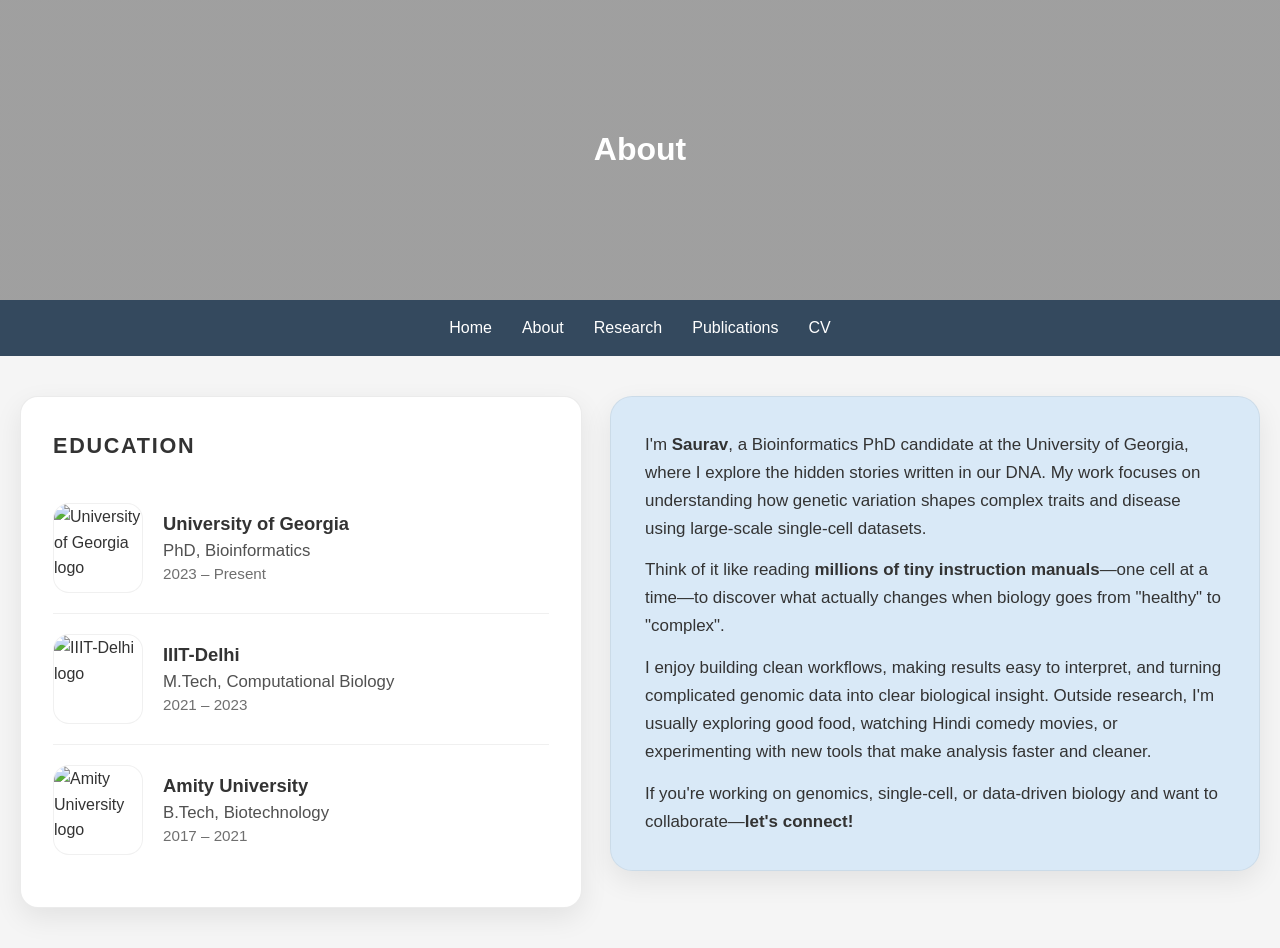
==== about.html @ a9191fd8 "Add files via upload" ====
<!DOCTYPE html>
<html lang="en">
<head>
    <meta charset="UTF-8">
    <meta name="viewport" content="width=device-width, initial-scale=1.0">
    <title>About - Saurav Choudhary</title>
    <style>
        * {
            margin: 0;
            padding: 0;
            box-sizing: border-box;
        }
        
        body {
            font-family: -apple-system, BlinkMacSystemFont, "Segoe UI", Roboto, Oxygen-Sans, Ubuntu, Cantarell, "Helvetica Neue", sans-serif;
            line-height: 1.6;
            color: #333;
            background: #f5f5f5;
        }

        header {
            background: linear-gradient(rgba(0,0,0,0.35), rgba(0,0,0,0.35)), url('assets/images/DNA_logo.png') center/cover;
            color: white;
            padding: 80px 20px;
            text-align: center;
            min-height: 300px;
            display: flex;
            align-items: center;
            justify-content: center;
        }
        
        nav {
            background: #34495e;
            padding: 15px 0;
            position: sticky;
            top: 0;
            z-index: 100;
        }
        
        nav ul {
            list-style: none;
            display: flex;
            justify-content: center;
            gap: 30px;
            flex-wrap: wrap;
        }
        
        nav a {
            color: white;
            text-decoration: none;
            font-weight: 500;
            transition: color 0.3s;
        }
        
        nav a:hover {
            color: #3498db;
        }
        
        .container {
            max-width: 1400px;
            margin: 40px auto;
            padding: 0 20px;
        }
        
        /* Custom styling from original file */
        .about-grid {
            display: flex;
            gap: 28px;
            align-items: flex-start;
            justify-content: center;
            width: 100%;
            max-width: 1400px;
            margin: 18px auto 0 auto;
            flex-wrap: nowrap;
        }
        
        .edu-card {
            width: 620px !important;
            max-width: 620px !important;
            background: #ffffff;
            border: 1px solid rgba(0,0,0,0.08);
            border-radius: 18px;
            padding: 32px;
            box-shadow: 0 10px 28px rgba(0,0,0,0.08);
        }
        
        .edu-title {
            font-weight: 900;
            font-size: 1.35rem;
            margin-bottom: 20px;
            text-transform: uppercase;
            letter-spacing: 0.08em;
        }
        
        .edu-item {
            display: flex;
            gap: 20px;
            align-items: center;
            padding: 20px 0;
            border-bottom: 1px solid rgba(0,0,0,0.06);
        }
        
        .edu-item:last-child {
            border-bottom: none;
        }
        
        .edu-logo {
            width: 90px;
            height: 90px;
            border-radius: 16px;
            object-fit: contain;
            background: #fff;
            border: 1px solid rgba(0,0,0,0.06);
            flex-shrink: 0;
        }
        
        .edu-text {
            line-height: 1.3;
            flex: 1;
        }
        
        .edu-school {
            font-weight: 850;
            font-size: 1.15rem;
            margin-bottom: 4px;
        }
        
        .edu-degree {
            font-size: 1.05rem;
            opacity: 0.85;
            margin-bottom: 2px;
        }
        
        .edu-years {
            font-size: 0.95rem;
            opacity: 0.70;
        }
        
        .about-textbox {
            flex: 1;
            width: auto;
            max-width: 750px;
            min-width: 650px;
            background: rgba(120, 190, 255, 0.22);
            border-radius: 22px;
            padding: 34px;
            box-shadow: 0 10px 28px rgba(0,0,0,0.08);
            border: 1px solid rgba(0,0,0,0.06);
        }
        
        .about-textbox p {
            margin-top: 0;
            margin-bottom: 14px;
            line-height: 1.65;
            font-size: 1.06rem;
        }
        
        @media (max-width: 1100px) {
            .about-grid {
                flex-wrap: wrap;
                justify-content: center;
            }
            
            .edu-card {
                width: 100%;
                max-width: 550px;
            }
            
            .about-textbox {
                min-width: unset;
                max-width: 100%;
            }
        }
        
        @media (max-width: 600px) {
            .edu-logo {
                width: 70px;
                height: 70px;
            }
            
            .edu-school {
                font-size: 1.05rem;
            }
            
            .edu-card {
                padding: 24px;
            }
        }
    </style>
</head>
<body>
    <header>
        <h1>About</h1>
    </header>
    
    <nav>
        <ul>
            <li><a href="index_preview.html">Home</a></li>
            <li><a href="about_preview.html">About</a></li>
            <li><a href="research_preview.html">Research</a></li>
            <li><a href="publications_preview.html">Publications</a></li>
            <li><a href="cv.html">CV</a></li>
        </ul>
    </nav>
    
    <div class="container">
        <div class="about-grid">
            <!-- LEFT: EDUCATION CARD -->
            <div class="edu-card">
                <div class="edu-title">Education</div>
                
                <div class="edu-item">
                    <img class="edu-logo" src="assets/images/UGA_logo.png" alt="University of Georgia logo">
                    <div class="edu-text">
                        <div class="edu-school">University of Georgia</div>
                        <div class="edu-degree">PhD, Bioinformatics</div>
                        <div class="edu-years">2023 – Present</div>
                    </div>
                </div>
                
                <div class="edu-item">
                    <img class="edu-logo" src="assets/images/IIITD_logo.png" alt="IIIT-Delhi logo">
                    <div class="edu-text">
                        <div class="edu-school">IIIT-Delhi</div>
                        <div class="edu-degree">M.Tech, Computational Biology</div>
                        <div class="edu-years">2021 – 2023</div>
                    </div>
                </div>
                
                <div class="edu-item">
                    <img class="edu-logo" src="assets/images/Amity_logo.png" alt="Amity University logo">
                    <div class="edu-text">
                        <div class="edu-school">Amity University</div>
                        <div class="edu-degree">B.Tech, Biotechnology</div>
                        <div class="edu-years">2017 – 2021</div>
                    </div>
                </div>
            </div>
            
            <!-- RIGHT: ABOUT TEXT -->
            <div class="about-textbox">
                <p>
                    I'm <b>Saurav</b>, a Bioinformatics PhD candidate at the University of Georgia, where I explore the
                    hidden stories written in our DNA. My work focuses on understanding how genetic variation shapes
                    complex traits and disease using large-scale single-cell datasets.
                </p>
                
                <p>
                    Think of it like reading <b>millions of tiny instruction manuals</b>—one cell at a time—to discover what
                    actually changes when biology goes from "healthy" to "complex".
                </p>
                
                <p>
                    I enjoy building clean workflows, making results easy to interpret, and turning complicated genomic data
                    into clear biological insight. Outside research, I'm usually exploring good food, watching Hindi comedy
                    movies, or experimenting with new tools that make analysis faster and cleaner.
                </p>
                
                <p style="margin-bottom:0;">
                    If you're working on genomics, single-cell, or data-driven biology and want to collaborate—<b>let's connect!</b>
                </p>
            </div>
        </div>
    </div>
</body>
</html>
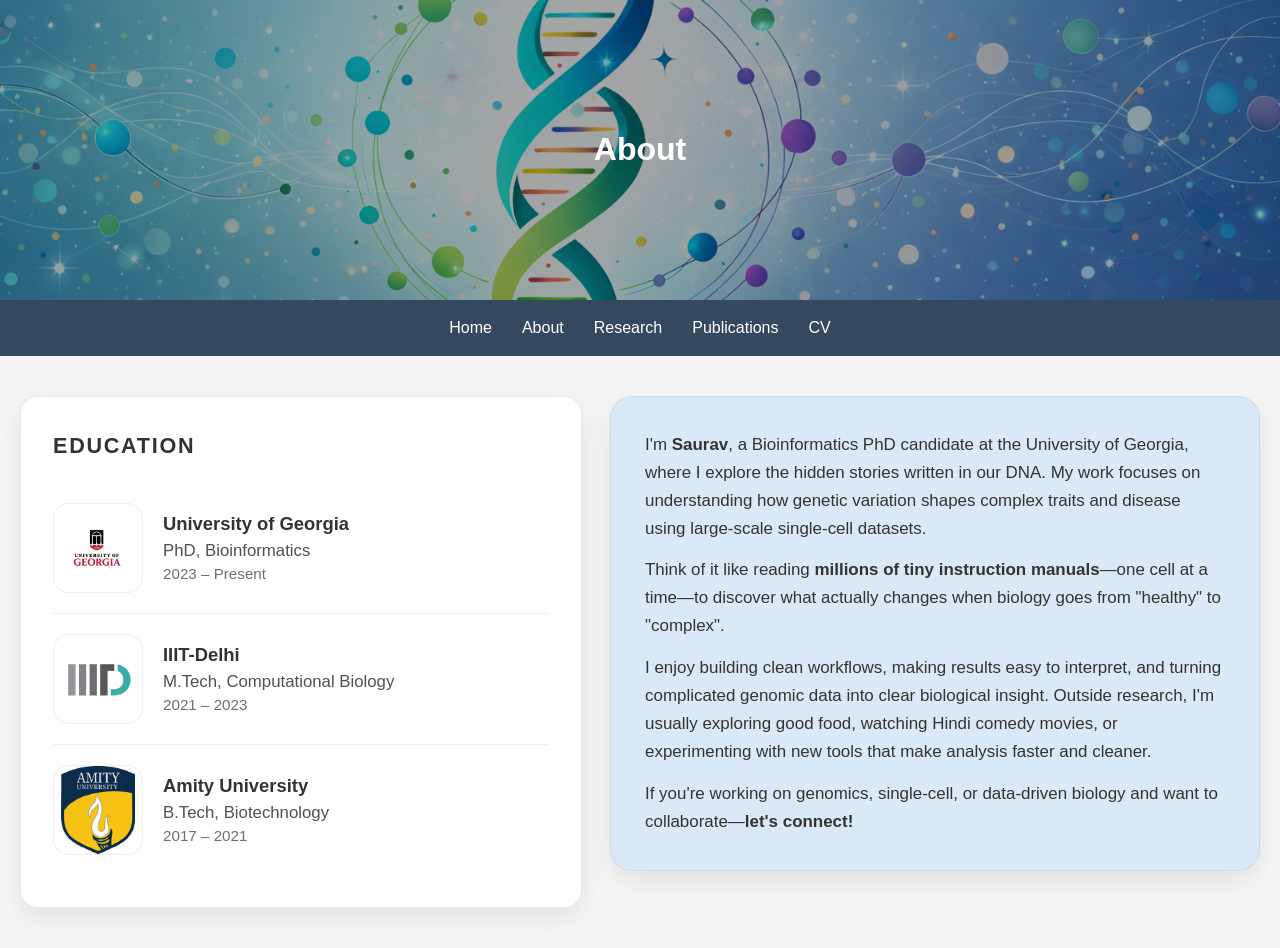
==== commit 3ab39da0: "Update about.html" ====
--- a/about.html
+++ b/about.html
@@ -195,10 +195,10 @@
     
     <nav>
         <ul>
-            <li><a href="index_preview.html">Home</a></li>
-            <li><a href="about_preview.html">About</a></li>
-            <li><a href="research_preview.html">Research</a></li>
-            <li><a href="publications_preview.html">Publications</a></li>
+            <li><a href="index.html">Home</a></li>
+            <li><a href="about.html">About</a></li>
+            <li><a href="research.html">Research</a></li>
+            <li><a href="publications.html">Publications</a></li>
             <li><a href="cv.html">CV</a></li>
         </ul>
     </nav>
@@ -263,4 +263,4 @@
         </div>
     </div>
 </body>
-</html>+</html>
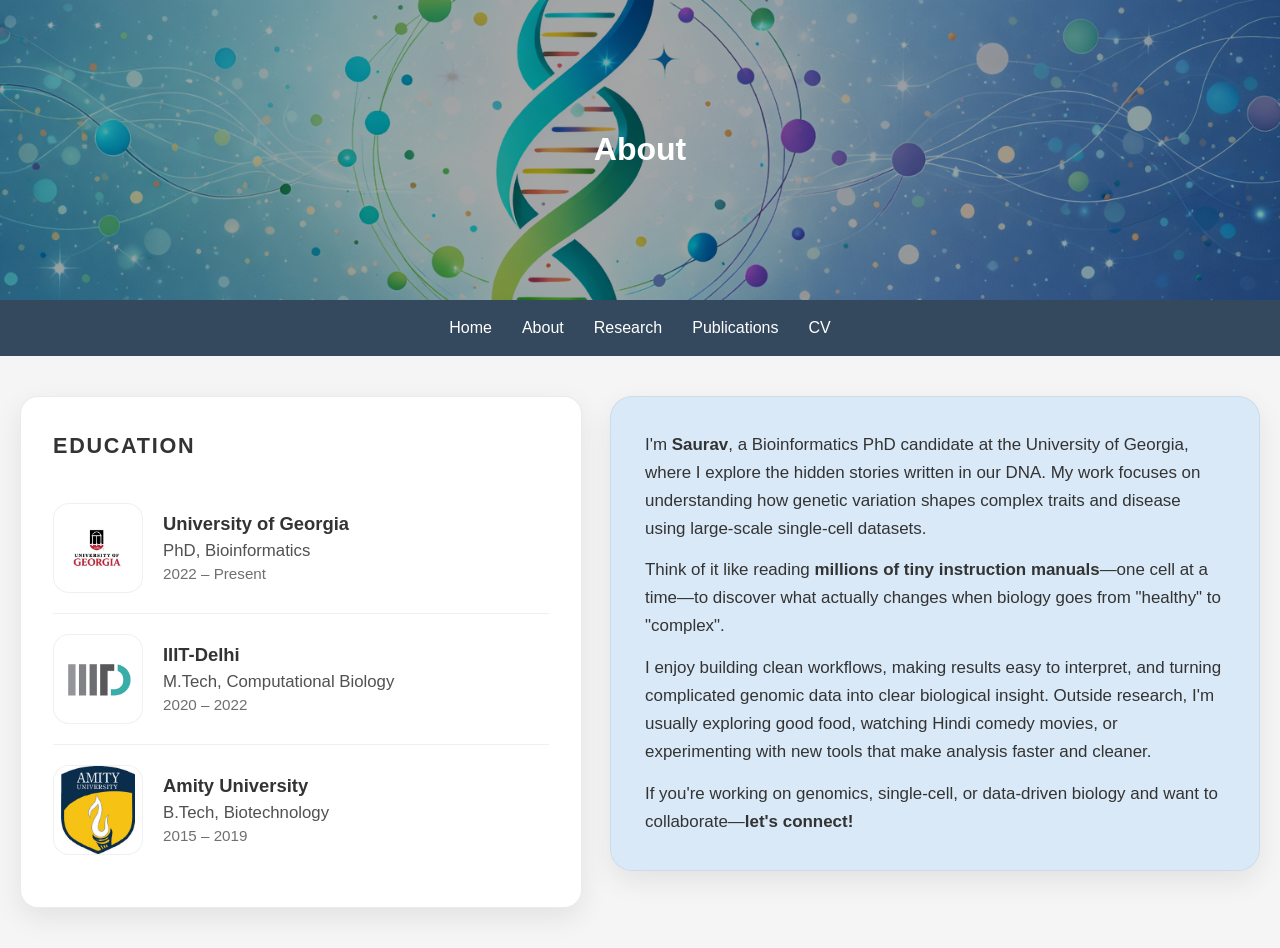
==== commit 72200e0c: "Update about.html" ====
--- a/about.html
+++ b/about.html
@@ -214,7 +214,7 @@
                     <div class="edu-text">
                         <div class="edu-school">University of Georgia</div>
                         <div class="edu-degree">PhD, Bioinformatics</div>
-                        <div class="edu-years">2023 – Present</div>
+                        <div class="edu-years">2022 – Present</div>
                     </div>
                 </div>
                 
@@ -223,7 +223,7 @@
                     <div class="edu-text">
                         <div class="edu-school">IIIT-Delhi</div>
                         <div class="edu-degree">M.Tech, Computational Biology</div>
-                        <div class="edu-years">2021 – 2023</div>
+                        <div class="edu-years">2020 – 2022</div>
                     </div>
                 </div>
                 
@@ -232,7 +232,7 @@
                     <div class="edu-text">
                         <div class="edu-school">Amity University</div>
                         <div class="edu-degree">B.Tech, Biotechnology</div>
-                        <div class="edu-years">2017 – 2021</div>
+                        <div class="edu-years">2015 – 2019</div>
                     </div>
                 </div>
             </div>
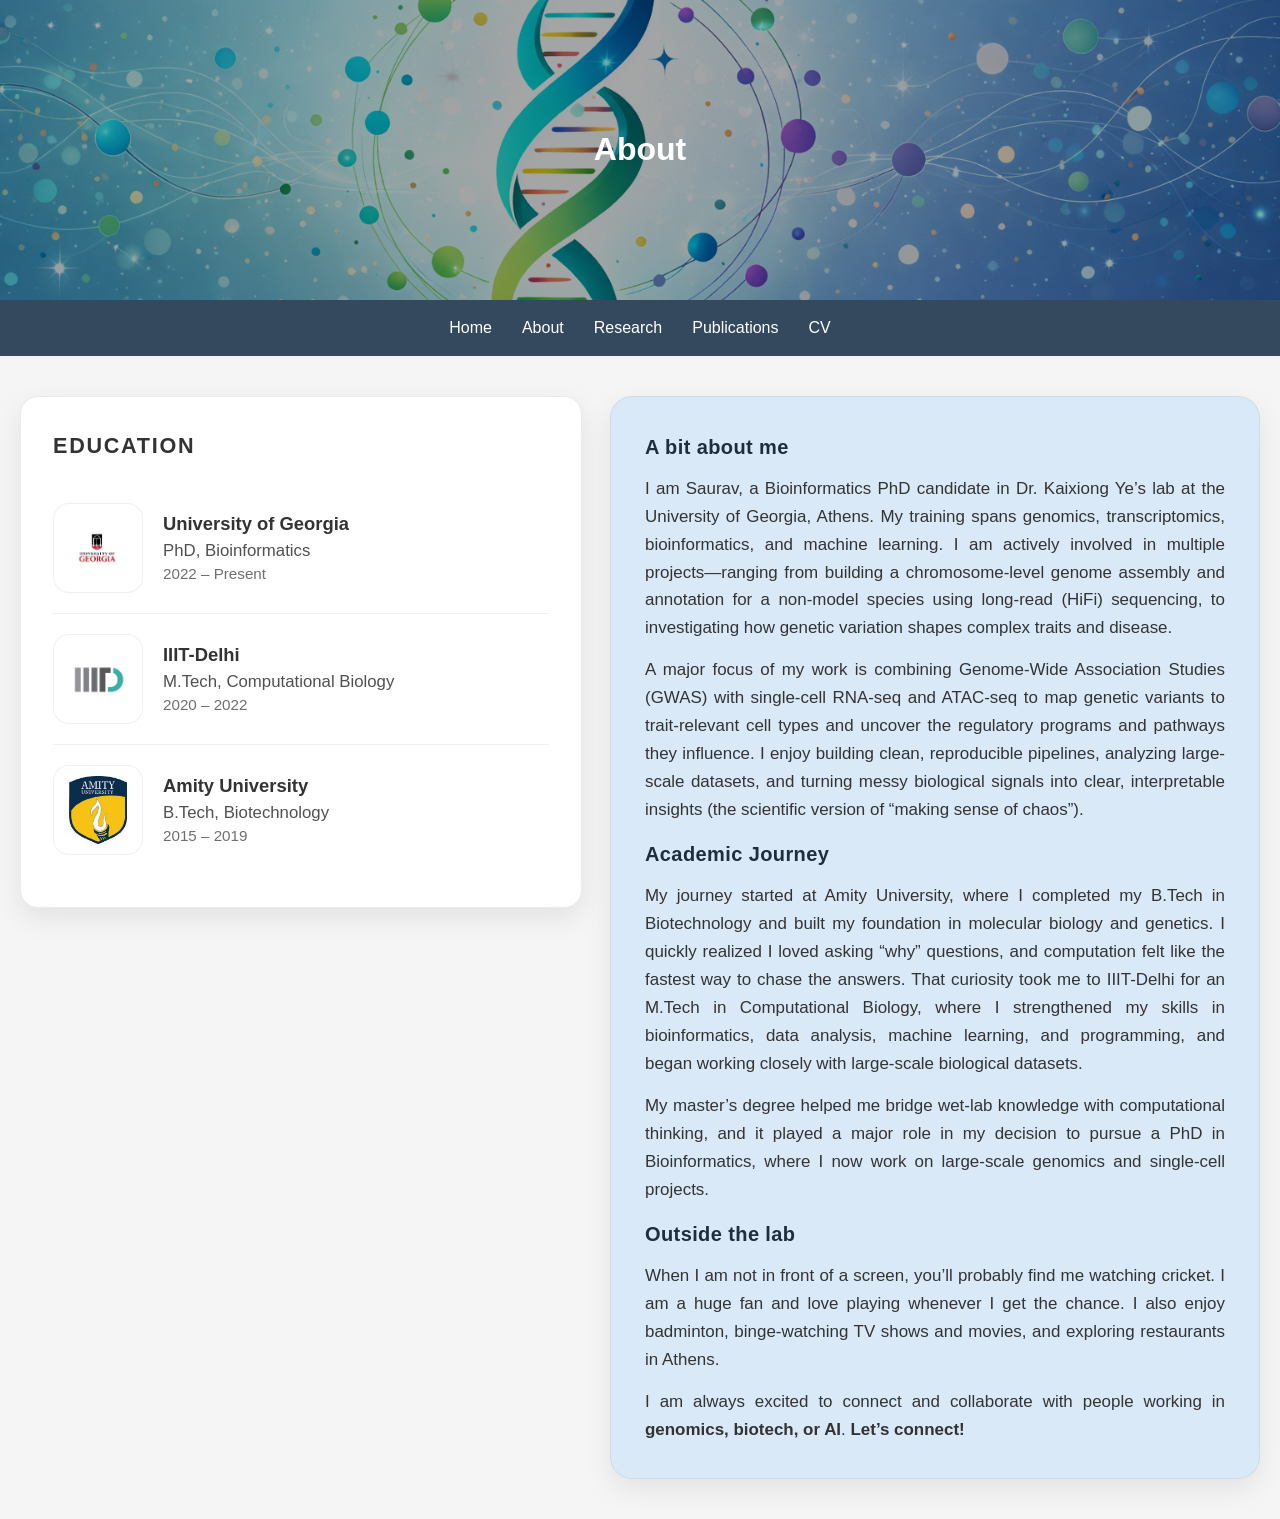
==== commit fe6c18b0: "Update about.html" ====
--- a/about.html
+++ b/about.html
@@ -4,6 +4,7 @@
     <meta charset="UTF-8">
     <meta name="viewport" content="width=device-width, initial-scale=1.0">
     <title>About - Saurav Choudhary</title>
+
     <style>
         * {
             margin: 0;
@@ -61,8 +62,10 @@
             margin: 40px auto;
             padding: 0 20px;
         }
-        
-        /* Custom styling from original file */
+
+        /* =========================
+           CENTERED TWO-COLUMN LAYOUT
+           ========================= */
         .about-grid {
             display: flex;
             gap: 28px;
@@ -74,9 +77,12 @@
             flex-wrap: nowrap;
         }
         
+        /* =========================
+           LEFT: EDUCATION CARD
+           ========================= */
         .edu-card {
-            width: 620px !important;
-            max-width: 620px !important;
+            width: 620px;
+            max-width: 620px;
             background: #ffffff;
             border: 1px solid rgba(0,0,0,0.08);
             border-radius: 18px;
@@ -111,6 +117,7 @@
             object-fit: contain;
             background: #fff;
             border: 1px solid rgba(0,0,0,0.06);
+            padding: 10px;
             flex-shrink: 0;
         }
         
@@ -136,6 +143,9 @@
             opacity: 0.70;
         }
         
+        /* =========================
+           RIGHT: ABOUT DESCRIPTION BOX
+           ========================= */
         .about-textbox {
             flex: 1;
             width: auto;
@@ -154,7 +164,36 @@
             line-height: 1.65;
             font-size: 1.06rem;
         }
-        
+
+        /* Headings inside blue card */
+        .about-heading {
+            margin: 0 0 12px 0;
+            font-size: 1.25rem;
+            font-weight: 900;
+            letter-spacing: 0.02em;
+            color: #1f2d3d;
+        }
+
+        /* Hobby tags */
+        .about-pills {
+            display: flex;
+            flex-wrap: wrap;
+            gap: 10px;
+            margin: 10px 0 18px 0;
+        }
+
+        .pill {
+            display: inline-block;
+            padding: 8px 12px;
+            border-radius: 999px;
+            background: rgba(255,255,255,0.65);
+            border: 1px solid rgba(0,0,0,0.06);
+            font-size: 0.95rem;
+        }
+        
+        /* =========================
+           MOBILE RESPONSIVE
+           ========================= */
         @media (max-width: 1100px) {
             .about-grid {
                 flex-wrap: wrap;
@@ -163,7 +202,7 @@
             
             .edu-card {
                 width: 100%;
-                max-width: 550px;
+                max-width: 650px;
             }
             
             .about-textbox {
@@ -188,6 +227,7 @@
         }
     </style>
 </head>
+
 <body>
     <header>
         <h1>About</h1>
@@ -205,6 +245,7 @@
     
     <div class="container">
         <div class="about-grid">
+
             <!-- LEFT: EDUCATION CARD -->
             <div class="edu-card">
                 <div class="edu-title">Education</div>
@@ -239,28 +280,46 @@
             
             <!-- RIGHT: ABOUT TEXT -->
             <div class="about-textbox">
-                <p>
-                    I'm <b>Saurav</b>, a Bioinformatics PhD candidate at the University of Georgia, where I explore the
-                    hidden stories written in our DNA. My work focuses on understanding how genetic variation shapes
-                    complex traits and disease using large-scale single-cell datasets.
-                </p>
-                
-                <p>
-                    Think of it like reading <b>millions of tiny instruction manuals</b>—one cell at a time—to discover what
-                    actually changes when biology goes from "healthy" to "complex".
-                </p>
-                
-                <p>
-                    I enjoy building clean workflows, making results easy to interpret, and turning complicated genomic data
-                    into clear biological insight. Outside research, I'm usually exploring good food, watching Hindi comedy
-                    movies, or experimenting with new tools that make analysis faster and cleaner.
-                </p>
-                
-                <p style="margin-bottom:0;">
-                    If you're working on genomics, single-cell, or data-driven biology and want to collaborate—<b>let's connect!</b>
-                </p>
+
+            <h2 class="about-heading">A bit about me</h2>
+
+            <p style="text-align: justify;">
+            I am Saurav, a Bioinformatics PhD candidate in Dr. Kaixiong Ye’s lab at the University of Georgia, Athens. My training spans genomics, transcriptomics, bioinformatics, and machine learning.
+            I am actively involved in multiple projects—ranging from building a chromosome-level genome assembly and annotation for a non-model species using long-read (HiFi) sequencing, to investigating how genetic variation shapes complex traits and disease.
+            </p>
+
+            <p style="text-align: justify;">
+            A major focus of my work is combining Genome-Wide Association Studies (GWAS) with single-cell RNA-seq and ATAC-seq to map genetic variants to trait-relevant cell types and uncover the regulatory programs and pathways they influence.
+            I enjoy building clean, reproducible pipelines, analyzing large-scale datasets, and turning messy biological signals into clear, interpretable insights (the scientific version of “making sense of chaos”).
+            </p>
+
+            <h2 class="about-heading">Academic Journey</h2>
+
+            <p style="text-align: justify;">
+            My journey started at Amity University, where I completed my B.Tech in Biotechnology and built my foundation in molecular biology and genetics.
+            I quickly realized I loved asking “why” questions, and computation felt like the fastest way to chase the answers.
+            That curiosity took me to IIIT-Delhi for an M.Tech in Computational Biology, where I strengthened my skills in bioinformatics, data analysis, machine learning, and programming, and began working closely with large-scale biological datasets.
+            </p>
+
+            <p style="text-align: justify;">
+            My master’s degree helped me bridge wet-lab knowledge with computational thinking, and it played a major role in my decision to pursue a PhD in Bioinformatics, where I now work on large-scale genomics and single-cell projects.
+            </p>
+
+            <h2 class="about-heading">Outside the lab</h2>
+
+            <p style="text-align: justify;">
+            When I am not in front of a screen, you’ll probably find me watching cricket. I am a huge fan and love playing whenever I get the chance.
+            I also enjoy badminton, binge-watching TV shows and movies, and exploring restaurants in Athens.
+            </p>
+
+            <p style="margin-bottom: 0; text-align: justify;">
+            I am always excited to connect and collaborate with people working in <b>genomics, biotech, or AI</b>.
+            <b>Let’s connect!</b>
+            </p>
+
             </div>
         </div>
     </div>
+
 </body>
 </html>
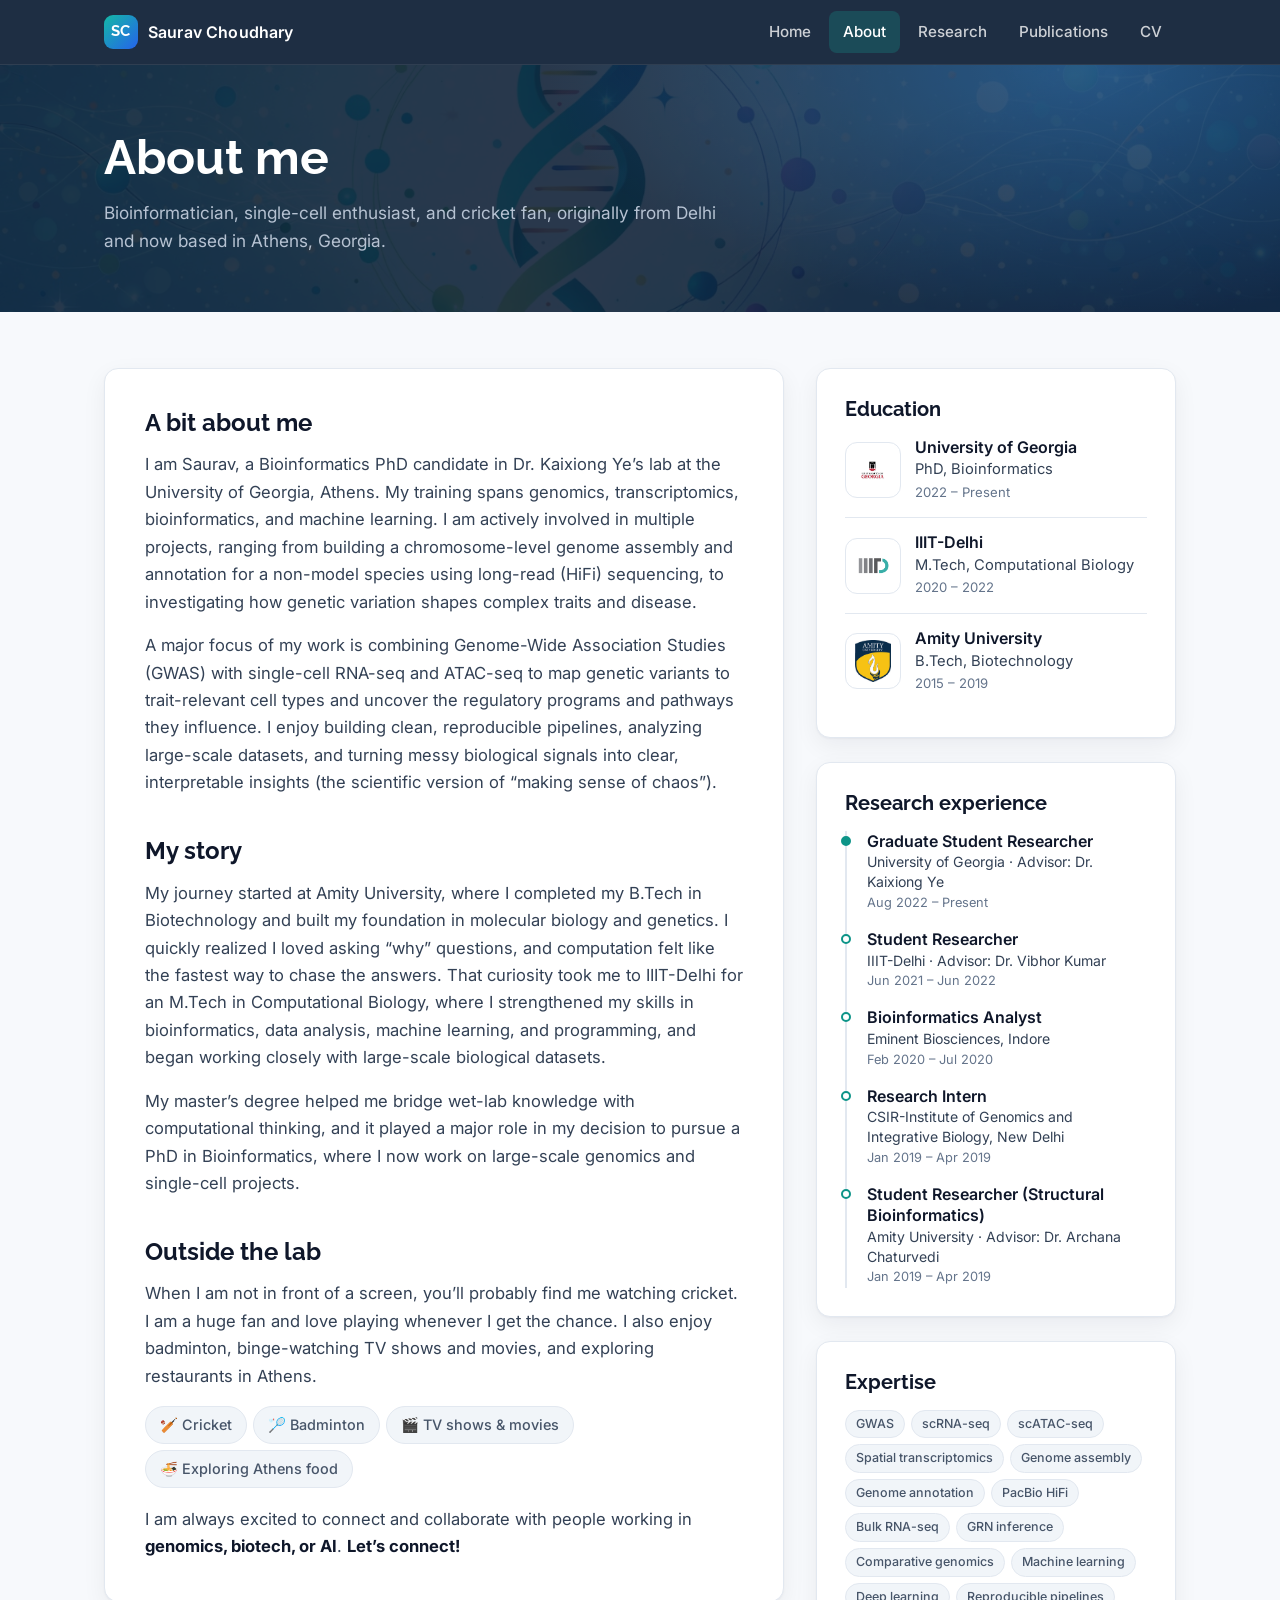
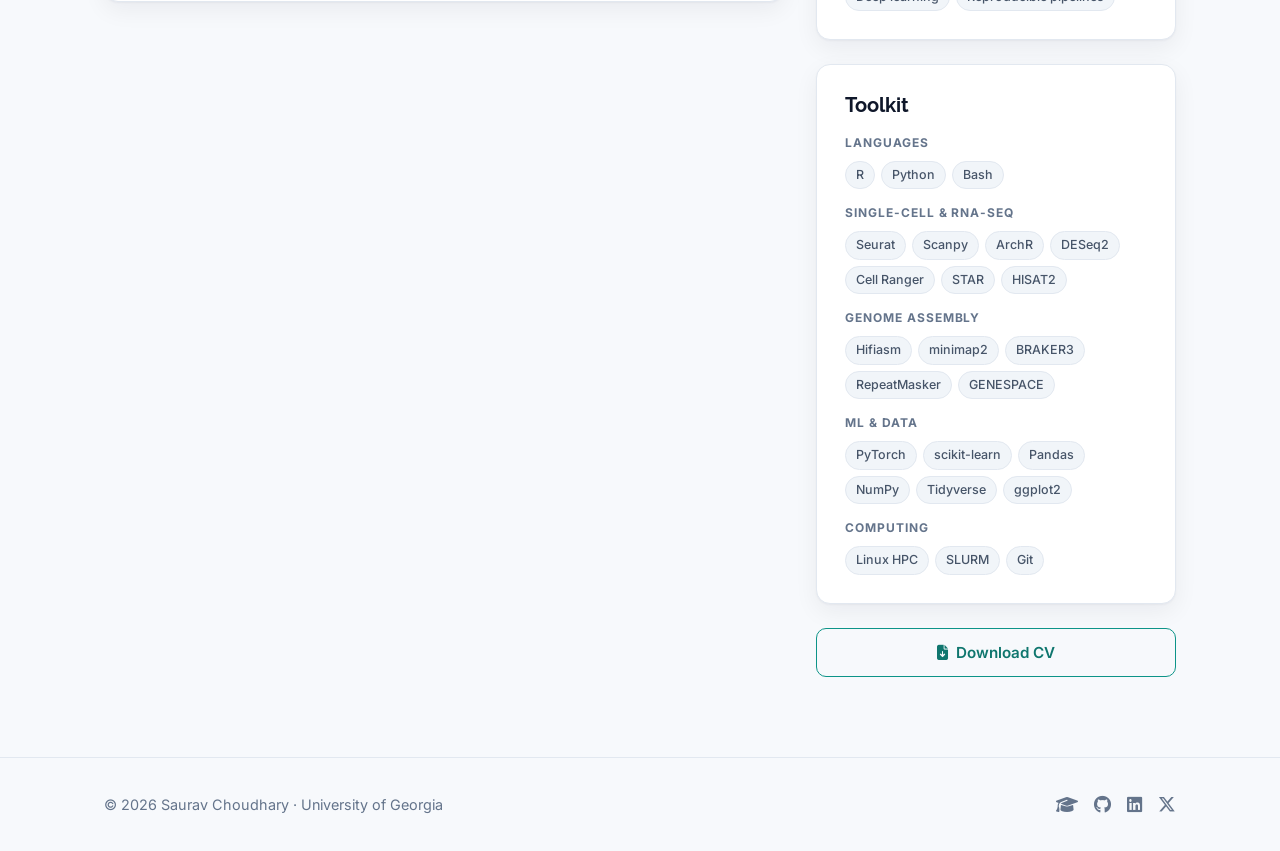
==== commit 058c5154: "Redesign website: new layout, preprints, updated CV" ====
--- a/about.html
+++ b/about.html
@@ -3,323 +3,243 @@
 <head>
     <meta charset="UTF-8">
     <meta name="viewport" content="width=device-width, initial-scale=1.0">
-    <title>About - Saurav Choudhary</title>
-
-    <style>
-        * {
-            margin: 0;
-            padding: 0;
-            box-sizing: border-box;
-        }
-        
-        body {
-            font-family: -apple-system, BlinkMacSystemFont, "Segoe UI", Roboto, Oxygen-Sans, Ubuntu, Cantarell, "Helvetica Neue", sans-serif;
-            line-height: 1.6;
-            color: #333;
-            background: #f5f5f5;
-        }
-
-        header {
-            background: linear-gradient(rgba(0,0,0,0.35), rgba(0,0,0,0.35)), url('assets/images/DNA_logo.png') center/cover;
-            color: white;
-            padding: 80px 20px;
-            text-align: center;
-            min-height: 300px;
-            display: flex;
-            align-items: center;
-            justify-content: center;
-        }
-        
-        nav {
-            background: #34495e;
-            padding: 15px 0;
-            position: sticky;
-            top: 0;
-            z-index: 100;
-        }
-        
-        nav ul {
-            list-style: none;
-            display: flex;
-            justify-content: center;
-            gap: 30px;
-            flex-wrap: wrap;
-        }
-        
-        nav a {
-            color: white;
-            text-decoration: none;
-            font-weight: 500;
-            transition: color 0.3s;
-        }
-        
-        nav a:hover {
-            color: #3498db;
-        }
-        
-        .container {
-            max-width: 1400px;
-            margin: 40px auto;
-            padding: 0 20px;
-        }
-
-        /* =========================
-           CENTERED TWO-COLUMN LAYOUT
-           ========================= */
-        .about-grid {
-            display: flex;
-            gap: 28px;
-            align-items: flex-start;
-            justify-content: center;
-            width: 100%;
-            max-width: 1400px;
-            margin: 18px auto 0 auto;
-            flex-wrap: nowrap;
-        }
-        
-        /* =========================
-           LEFT: EDUCATION CARD
-           ========================= */
-        .edu-card {
-            width: 620px;
-            max-width: 620px;
-            background: #ffffff;
-            border: 1px solid rgba(0,0,0,0.08);
-            border-radius: 18px;
-            padding: 32px;
-            box-shadow: 0 10px 28px rgba(0,0,0,0.08);
-        }
-        
-        .edu-title {
-            font-weight: 900;
-            font-size: 1.35rem;
-            margin-bottom: 20px;
-            text-transform: uppercase;
-            letter-spacing: 0.08em;
-        }
-        
-        .edu-item {
-            display: flex;
-            gap: 20px;
-            align-items: center;
-            padding: 20px 0;
-            border-bottom: 1px solid rgba(0,0,0,0.06);
-        }
-        
-        .edu-item:last-child {
-            border-bottom: none;
-        }
-        
-        .edu-logo {
-            width: 90px;
-            height: 90px;
-            border-radius: 16px;
-            object-fit: contain;
-            background: #fff;
-            border: 1px solid rgba(0,0,0,0.06);
-            padding: 10px;
-            flex-shrink: 0;
-        }
-        
-        .edu-text {
-            line-height: 1.3;
-            flex: 1;
-        }
-        
-        .edu-school {
-            font-weight: 850;
-            font-size: 1.15rem;
-            margin-bottom: 4px;
-        }
-        
-        .edu-degree {
-            font-size: 1.05rem;
-            opacity: 0.85;
-            margin-bottom: 2px;
-        }
-        
-        .edu-years {
-            font-size: 0.95rem;
-            opacity: 0.70;
-        }
-        
-        /* =========================
-           RIGHT: ABOUT DESCRIPTION BOX
-           ========================= */
-        .about-textbox {
-            flex: 1;
-            width: auto;
-            max-width: 750px;
-            min-width: 650px;
-            background: rgba(120, 190, 255, 0.22);
-            border-radius: 22px;
-            padding: 34px;
-            box-shadow: 0 10px 28px rgba(0,0,0,0.08);
-            border: 1px solid rgba(0,0,0,0.06);
-        }
-        
-        .about-textbox p {
-            margin-top: 0;
-            margin-bottom: 14px;
-            line-height: 1.65;
-            font-size: 1.06rem;
-        }
-
-        /* Headings inside blue card */
-        .about-heading {
-            margin: 0 0 12px 0;
-            font-size: 1.25rem;
-            font-weight: 900;
-            letter-spacing: 0.02em;
-            color: #1f2d3d;
-        }
-
-        /* Hobby tags */
-        .about-pills {
-            display: flex;
-            flex-wrap: wrap;
-            gap: 10px;
-            margin: 10px 0 18px 0;
-        }
-
-        .pill {
-            display: inline-block;
-            padding: 8px 12px;
-            border-radius: 999px;
-            background: rgba(255,255,255,0.65);
-            border: 1px solid rgba(0,0,0,0.06);
-            font-size: 0.95rem;
-        }
-        
-        /* =========================
-           MOBILE RESPONSIVE
-           ========================= */
-        @media (max-width: 1100px) {
-            .about-grid {
-                flex-wrap: wrap;
-                justify-content: center;
-            }
-            
-            .edu-card {
-                width: 100%;
-                max-width: 650px;
-            }
-            
-            .about-textbox {
-                min-width: unset;
-                max-width: 100%;
-            }
-        }
-        
-        @media (max-width: 600px) {
-            .edu-logo {
-                width: 70px;
-                height: 70px;
-            }
-            
-            .edu-school {
-                font-size: 1.05rem;
-            }
-            
-            .edu-card {
-                padding: 24px;
-            }
-        }
-    </style>
+    <title>About | Saurav Choudhary</title>
+    <meta name="description" content="About Saurav Choudhary, a Bioinformatics PhD candidate at the University of Georgia: background, education, and interests.">
+    <meta property="og:title" content="About | Saurav Choudhary">
+    <meta property="og:description" content="Bioinformatics PhD candidate at the University of Georgia.">
+    <meta property="og:image" content="https://choudhary-saurav.github.io/assets/images/profile_640.jpg">
+
+    <link rel="preconnect" href="https://fonts.googleapis.com">
+    <link rel="preconnect" href="https://fonts.gstatic.com" crossorigin>
+    <link href="https://fonts.googleapis.com/css2?family=Inter:wght@400;500;600;700&family=Raleway:wght@700;800&display=swap" rel="stylesheet">
+    <link rel="stylesheet" href="https://cdnjs.cloudflare.com/ajax/libs/font-awesome/6.5.1/css/all.min.css">
+    <link rel="stylesheet" href="assets/css/style.css">
 </head>
-
 <body>
-    <header>
-        <h1>About</h1>
+
+    <nav class="site-nav">
+        <div class="wrap">
+            <a class="brand" href="index.html">
+                <span class="brand-mark">SC</span>
+                <span>Saurav Choudhary</span>
+            </a>
+            <button class="nav-toggle" aria-label="Toggle menu" aria-expanded="false">
+                <i class="fa-solid fa-bars"></i>
+            </button>
+            <ul class="nav-links">
+                <li><a href="index.html">Home</a></li>
+                <li><a class="active" href="about.html">About</a></li>
+                <li><a href="research.html">Research</a></li>
+                <li><a href="publications.html">Publications</a></li>
+                <li><a href="cv.html">CV</a></li>
+            </ul>
+        </div>
+    </nav>
+
+    <header class="page-hero">
+        <div class="wrap">
+            <h1>About me</h1>
+            <p>Bioinformatician, single-cell enthusiast, and cricket fan, originally from Delhi and now based in Athens, Georgia.</p>
+        </div>
     </header>
-    
-    <nav>
-        <ul>
-            <li><a href="index.html">Home</a></li>
-            <li><a href="about.html">About</a></li>
-            <li><a href="research.html">Research</a></li>
-            <li><a href="publications.html">Publications</a></li>
-            <li><a href="cv.html">CV</a></li>
-        </ul>
-    </nav>
-    
-    <div class="container">
-        <div class="about-grid">
-
-            <!-- LEFT: EDUCATION CARD -->
-            <div class="edu-card">
-                <div class="edu-title">Education</div>
-                
-                <div class="edu-item">
-                    <img class="edu-logo" src="assets/images/UGA_logo.png" alt="University of Georgia logo">
-                    <div class="edu-text">
-                        <div class="edu-school">University of Georgia</div>
-                        <div class="edu-degree">PhD, Bioinformatics</div>
-                        <div class="edu-years">2022 – Present</div>
+
+    <main class="page-body">
+        <div class="wrap about-layout">
+
+            <article class="panel prose">
+                <h2>A bit about me</h2>
+                <p>
+                    I am Saurav, a Bioinformatics PhD candidate in Dr. Kaixiong Ye’s lab at the University of Georgia, Athens.
+                    My training spans genomics, transcriptomics, bioinformatics, and machine learning. I am actively involved
+                    in multiple projects, ranging from building a chromosome-level genome assembly and annotation for a
+                    non-model species using long-read (HiFi) sequencing, to investigating how genetic variation shapes complex
+                    traits and disease.
+                </p>
+                <p>
+                    A major focus of my work is combining Genome-Wide Association Studies (GWAS) with single-cell RNA-seq and
+                    ATAC-seq to map genetic variants to trait-relevant cell types and uncover the regulatory programs and
+                    pathways they influence. I enjoy building clean, reproducible pipelines, analyzing large-scale datasets,
+                    and turning messy biological signals into clear, interpretable insights (the scientific version of
+                    “making sense of chaos”).
+                </p>
+
+                <h2>My story</h2>
+                <p>
+                    My journey started at Amity University, where I completed my B.Tech in Biotechnology and built my
+                    foundation in molecular biology and genetics. I quickly realized I loved asking “why” questions, and
+                    computation felt like the fastest way to chase the answers. That curiosity took me to IIIT-Delhi for an
+                    M.Tech in Computational Biology, where I strengthened my skills in bioinformatics, data analysis, machine
+                    learning, and programming, and began working closely with large-scale biological datasets.
+                </p>
+                <p>
+                    My master’s degree helped me bridge wet-lab knowledge with computational thinking, and it played a major
+                    role in my decision to pursue a PhD in Bioinformatics, where I now work on large-scale genomics and
+                    single-cell projects.
+                </p>
+
+                <h2>Outside the lab</h2>
+                <p>
+                    When I am not in front of a screen, you’ll probably find me watching cricket. I am a huge fan and love
+                    playing whenever I get the chance. I also enjoy badminton, binge-watching TV shows and movies, and
+                    exploring restaurants in Athens.
+                </p>
+                <div class="tags hobbies">
+                    <span class="tag tag-lg">🏏 Cricket</span>
+                    <span class="tag tag-lg">🏸 Badminton</span>
+                    <span class="tag tag-lg">🎬 TV shows &amp; movies</span>
+                    <span class="tag tag-lg">🍜 Exploring Athens food</span>
+                </div>
+                <p>
+                    I am always excited to connect and collaborate with people working in <strong>genomics, biotech, or AI</strong>.
+                    <a href="mailto:saurav.choudhary@uga.edu"><strong>Let’s connect!</strong></a>
+                </p>
+            </article>
+
+            <aside class="sidebar">
+                <section class="panel">
+                    <h2>Education</h2>
+                    <ul class="edu">
+                        <li>
+                            <img src="assets/images/UGA_logo.png" alt="University of Georgia logo">
+                            <div>
+                                <div class="school">University of Georgia</div>
+                                <div class="degree">PhD, Bioinformatics</div>
+                                <div class="years">2022 – Present</div>
+                            </div>
+                        </li>
+                        <li>
+                            <img src="assets/images/IIITD_logo.png" alt="IIIT-Delhi logo">
+                            <div>
+                                <div class="school">IIIT-Delhi</div>
+                                <div class="degree">M.Tech, Computational Biology</div>
+                                <div class="years">2020 – 2022</div>
+                            </div>
+                        </li>
+                        <li>
+                            <img src="assets/images/Amity_logo.png" alt="Amity University logo">
+                            <div>
+                                <div class="school">Amity University</div>
+                                <div class="degree">B.Tech, Biotechnology</div>
+                                <div class="years">2015 – 2019</div>
+                            </div>
+                        </li>
+                    </ul>
+                </section>
+
+                <section class="panel">
+                    <h2>Research experience</h2>
+                    <ul class="exp">
+                        <li>
+                            <div class="role">Graduate Student Researcher</div>
+                            <div class="org">University of Georgia · Advisor: Dr. Kaixiong Ye</div>
+                            <div class="years">Aug 2022 – Present</div>
+                        </li>
+                        <li>
+                            <div class="role">Student Researcher</div>
+                            <div class="org">IIIT-Delhi · Advisor: Dr. Vibhor Kumar</div>
+                            <div class="years">Jun 2021 – Jun 2022</div>
+                        </li>
+                        <li>
+                            <div class="role">Bioinformatics Analyst</div>
+                            <div class="org">Eminent Biosciences, Indore</div>
+                            <div class="years">Feb 2020 – Jul 2020</div>
+                        </li>
+                        <li>
+                            <div class="role">Research Intern</div>
+                            <div class="org">CSIR-Institute of Genomics and Integrative Biology, New Delhi</div>
+                            <div class="years">Jan 2019 – Apr 2019</div>
+                        </li>
+                        <li>
+                            <div class="role">Student Researcher (Structural Bioinformatics)</div>
+                            <div class="org">Amity University · Advisor: Dr. Archana Chaturvedi</div>
+                            <div class="years">Jan 2019 – Apr 2019</div>
+                        </li>
+                    </ul>
+                </section>
+
+                <section class="panel">
+                    <h2>Expertise</h2>
+                    <div class="tags">
+                        <span class="tag">GWAS</span>
+                        <span class="tag">scRNA-seq</span>
+                        <span class="tag">scATAC-seq</span>
+                        <span class="tag">Spatial transcriptomics</span>
+                        <span class="tag">Genome assembly</span>
+                        <span class="tag">Genome annotation</span>
+                        <span class="tag">PacBio HiFi</span>
+                        <span class="tag">Bulk RNA-seq</span>
+                        <span class="tag">GRN inference</span>
+                        <span class="tag">Comparative genomics</span>
+                        <span class="tag">Machine learning</span>
+                        <span class="tag">Deep learning</span>
+                        <span class="tag">Reproducible pipelines</span>
                     </div>
-                </div>
-                
-                <div class="edu-item">
-                    <img class="edu-logo" src="assets/images/IIITD_logo.png" alt="IIIT-Delhi logo">
-                    <div class="edu-text">
-                        <div class="edu-school">IIIT-Delhi</div>
-                        <div class="edu-degree">M.Tech, Computational Biology</div>
-                        <div class="edu-years">2020 – 2022</div>
+                </section>
+
+                <section class="panel">
+                    <h2>Toolkit</h2>
+                    <div class="toolkit">
+                        <div class="tool-group">Languages</div>
+                        <div class="tags">
+                            <span class="tag">R</span>
+                            <span class="tag">Python</span>
+                            <span class="tag">Bash</span>
+                        </div>
+                        <div class="tool-group">Single-cell &amp; RNA-seq</div>
+                        <div class="tags">
+                            <span class="tag">Seurat</span>
+                            <span class="tag">Scanpy</span>
+                            <span class="tag">ArchR</span>
+                            <span class="tag">DESeq2</span>
+                            <span class="tag">Cell Ranger</span>
+                            <span class="tag">STAR</span>
+                            <span class="tag">HISAT2</span>
+                        </div>
+                        <div class="tool-group">Genome assembly</div>
+                        <div class="tags">
+                            <span class="tag">Hifiasm</span>
+                            <span class="tag">minimap2</span>
+                            <span class="tag">BRAKER3</span>
+                            <span class="tag">RepeatMasker</span>
+                            <span class="tag">GENESPACE</span>
+                        </div>
+                        <div class="tool-group">ML &amp; data</div>
+                        <div class="tags">
+                            <span class="tag">PyTorch</span>
+                            <span class="tag">scikit-learn</span>
+                            <span class="tag">Pandas</span>
+                            <span class="tag">NumPy</span>
+                            <span class="tag">Tidyverse</span>
+                            <span class="tag">ggplot2</span>
+                        </div>
+                        <div class="tool-group">Computing</div>
+                        <div class="tags">
+                            <span class="tag">Linux HPC</span>
+                            <span class="tag">SLURM</span>
+                            <span class="tag">Git</span>
+                        </div>
                     </div>
-                </div>
-                
-                <div class="edu-item">
-                    <img class="edu-logo" src="assets/images/Amity_logo.png" alt="Amity University logo">
-                    <div class="edu-text">
-                        <div class="edu-school">Amity University</div>
-                        <div class="edu-degree">B.Tech, Biotechnology</div>
-                        <div class="edu-years">2015 – 2019</div>
-                    </div>
-                </div>
+                </section>
+
+                <a class="btn btn-outline" href="assets/pdfs/Saurav_Choudhary_2026.pdf" target="_blank" rel="noopener" style="justify-content: center;">
+                    <i class="fa-solid fa-file-arrow-down"></i> Download CV
+                </a>
+            </aside>
+        </div>
+    </main>
+
+    <footer class="site-footer">
+        <div class="wrap">
+            <span>© 2026 Saurav Choudhary · University of Georgia</span>
+            <div class="footer-social">
+                <a href="https://scholar.google.com/citations?user=HQW7pr0AAAAJ&hl=en" target="_blank" rel="noopener" aria-label="Google Scholar"><i class="fa-solid fa-graduation-cap"></i></a>
+                <a href="https://github.com/Saurav0731" target="_blank" rel="noopener" aria-label="GitHub"><i class="fa-brands fa-github"></i></a>
+                <a href="https://www.linkedin.com/in/saurav317/" target="_blank" rel="noopener" aria-label="LinkedIn"><i class="fa-brands fa-linkedin"></i></a>
+                <a href="https://x.com/saurav317" target="_blank" rel="noopener" aria-label="X"><i class="fa-brands fa-x-twitter"></i></a>
             </div>
-            
-            <!-- RIGHT: ABOUT TEXT -->
-            <div class="about-textbox">
-
-            <h2 class="about-heading">A bit about me</h2>
-
-            <p style="text-align: justify;">
-            I am Saurav, a Bioinformatics PhD candidate in Dr. Kaixiong Ye’s lab at the University of Georgia, Athens. My training spans genomics, transcriptomics, bioinformatics, and machine learning.
-            I am actively involved in multiple projects—ranging from building a chromosome-level genome assembly and annotation for a non-model species using long-read (HiFi) sequencing, to investigating how genetic variation shapes complex traits and disease.
-            </p>
-
-            <p style="text-align: justify;">
-            A major focus of my work is combining Genome-Wide Association Studies (GWAS) with single-cell RNA-seq and ATAC-seq to map genetic variants to trait-relevant cell types and uncover the regulatory programs and pathways they influence.
-            I enjoy building clean, reproducible pipelines, analyzing large-scale datasets, and turning messy biological signals into clear, interpretable insights (the scientific version of “making sense of chaos”).
-            </p>
-
-            <h2 class="about-heading">Academic Journey</h2>
-
-            <p style="text-align: justify;">
-            My journey started at Amity University, where I completed my B.Tech in Biotechnology and built my foundation in molecular biology and genetics.
-            I quickly realized I loved asking “why” questions, and computation felt like the fastest way to chase the answers.
-            That curiosity took me to IIIT-Delhi for an M.Tech in Computational Biology, where I strengthened my skills in bioinformatics, data analysis, machine learning, and programming, and began working closely with large-scale biological datasets.
-            </p>
-
-            <p style="text-align: justify;">
-            My master’s degree helped me bridge wet-lab knowledge with computational thinking, and it played a major role in my decision to pursue a PhD in Bioinformatics, where I now work on large-scale genomics and single-cell projects.
-            </p>
-
-            <h2 class="about-heading">Outside the lab</h2>
-
-            <p style="text-align: justify;">
-            When I am not in front of a screen, you’ll probably find me watching cricket. I am a huge fan and love playing whenever I get the chance.
-            I also enjoy badminton, binge-watching TV shows and movies, and exploring restaurants in Athens.
-            </p>
-
-            <p style="margin-bottom: 0; text-align: justify;">
-            I am always excited to connect and collaborate with people working in <b>genomics, biotech, or AI</b>.
-            <b>Let’s connect!</b>
-            </p>
-
-            </div>
-        </div>
-    </div>
-
+        </div>
+    </footer>
+
+    <script src="assets/js/site.js"></script>
 </body>
 </html>
--- a/assets/css/style.css
+++ b/assets/css/style.css
@@ -0,0 +1,1058 @@
+/* =========================================================
+   Saurav Choudhary — shared site stylesheet
+   ========================================================= */
+
+:root {
+    --ink: #0f172a;
+    --text: #334155;
+    --muted: #64748b;
+    --bg: #f7f9fc;
+    --surface: #ffffff;
+    --line: #e2e8f0;
+    --navy: #0b1d33;
+    --navy-2: #13304f;
+    --accent: #0d9488;
+    --accent-dark: #0f766e;
+    --accent-soft: #e6f6f4;
+    --radius: 14px;
+    --shadow: 0 1px 2px rgba(15, 23, 42, 0.04), 0 8px 24px rgba(15, 23, 42, 0.06);
+    --shadow-hover: 0 2px 4px rgba(15, 23, 42, 0.06), 0 16px 36px rgba(15, 23, 42, 0.10);
+    --display: "Raleway", "Helvetica Neue", Arial, sans-serif;
+    --sans: "Inter", -apple-system, BlinkMacSystemFont, "Segoe UI", Roboto, "Helvetica Neue", sans-serif;
+    --max: 1120px;
+}
+
+*,
+*::before,
+*::after {
+    box-sizing: border-box;
+}
+
+html {
+    scroll-behavior: smooth;
+}
+
+body {
+    margin: 0;
+    font-family: var(--sans);
+    font-size: 16px;
+    line-height: 1.65;
+    color: var(--text);
+    background: var(--bg);
+    -webkit-font-smoothing: antialiased;
+}
+
+img {
+    max-width: 100%;
+    display: block;
+}
+
+a {
+    color: var(--accent-dark);
+    text-decoration: none;
+}
+
+a:hover {
+    text-decoration: underline;
+}
+
+h1, h2, h3 {
+    color: var(--ink);
+    line-height: 1.2;
+    margin: 0;
+}
+
+.wrap {
+    max-width: var(--max);
+    margin: 0 auto;
+    padding: 0 24px;
+}
+
+/* ---------- Navigation ---------- */
+
+.site-nav {
+    position: sticky;
+    top: 0;
+    z-index: 100;
+    background: rgba(11, 29, 51, 0.92);
+    backdrop-filter: saturate(160%) blur(10px);
+    -webkit-backdrop-filter: saturate(160%) blur(10px);
+    border-bottom: 1px solid rgba(255, 255, 255, 0.08);
+}
+
+.site-nav .wrap {
+    display: flex;
+    align-items: center;
+    justify-content: space-between;
+    height: 64px;
+}
+
+.brand {
+    display: flex;
+    align-items: center;
+    gap: 10px;
+    color: #fff;
+    font-weight: 600;
+    letter-spacing: 0.01em;
+}
+
+.brand:hover {
+    text-decoration: none;
+}
+
+.brand-mark {
+    display: grid;
+    place-items: center;
+    width: 34px;
+    height: 34px;
+    border-radius: 9px;
+    background: linear-gradient(135deg, #14b8a6, #2563eb);
+    font-family: var(--display);
+    font-size: 0.95rem;
+    font-weight: 700;
+}
+
+.nav-links {
+    display: flex;
+    gap: 4px;
+    list-style: none;
+    margin: 0;
+    padding: 0;
+}
+
+.nav-links a {
+    display: block;
+    padding: 8px 14px;
+    border-radius: 8px;
+    color: rgba(255, 255, 255, 0.78);
+    font-size: 0.95rem;
+    font-weight: 500;
+    transition: color 0.2s, background 0.2s;
+}
+
+.nav-links a:hover {
+    color: #fff;
+    background: rgba(255, 255, 255, 0.08);
+    text-decoration: none;
+}
+
+.nav-links a.active {
+    color: #fff;
+    background: rgba(20, 184, 166, 0.22);
+}
+
+.nav-toggle {
+    display: none;
+    background: none;
+    border: 0;
+    color: #fff;
+    font-size: 1.4rem;
+    cursor: pointer;
+    padding: 6px;
+}
+
+@media (max-width: 720px) {
+    .nav-toggle {
+        display: block;
+    }
+
+    .nav-links {
+        display: none;
+        position: absolute;
+        top: 64px;
+        left: 0;
+        right: 0;
+        flex-direction: column;
+        padding: 8px 16px 16px;
+        background: var(--navy);
+        border-bottom: 1px solid rgba(255, 255, 255, 0.08);
+    }
+
+    .nav-links.open {
+        display: flex;
+    }
+}
+
+/* ---------- Buttons ---------- */
+
+.btn {
+    display: inline-flex;
+    align-items: center;
+    gap: 8px;
+    padding: 11px 18px;
+    border-radius: 10px;
+    font-size: 0.95rem;
+    font-weight: 600;
+    border: 1px solid transparent;
+    transition: transform 0.15s, background 0.2s, border-color 0.2s;
+}
+
+.btn:hover {
+    text-decoration: none;
+    transform: translateY(-1px);
+}
+
+.btn-primary {
+    background: #14b8a6;
+    color: #04211e;
+}
+
+.btn-primary:hover {
+    background: #2dd4bf;
+}
+
+.btn-ghost {
+    color: #fff;
+    border-color: rgba(255, 255, 255, 0.28);
+    background: rgba(255, 255, 255, 0.04);
+}
+
+.btn-ghost:hover {
+    border-color: rgba(255, 255, 255, 0.6);
+    background: rgba(255, 255, 255, 0.1);
+}
+
+.btn-outline {
+    color: var(--accent-dark);
+    border-color: var(--accent);
+    background: transparent;
+}
+
+.btn-outline:hover {
+    background: var(--accent-soft);
+}
+
+/* ---------- Home hero ---------- */
+
+.hero {
+    position: relative;
+    overflow: hidden;
+    background: radial-gradient(1200px 600px at 85% 20%, #1c4a78 0%, var(--navy) 55%);
+    color: #e2e8f0;
+}
+
+.hero::before,
+.page-hero::before {
+    content: "";
+    position: absolute;
+    inset: 0;
+    background: url("../images/hero_dna.jpg") right center / cover no-repeat;
+    opacity: 0.18;
+    mix-blend-mode: screen;
+    pointer-events: none;
+}
+
+.hero .wrap {
+    position: relative;
+    display: grid;
+    grid-template-columns: 1.35fr 1fr;
+    align-items: center;
+    gap: 48px;
+    padding-top: 88px;
+    padding-bottom: 96px;
+}
+
+.eyebrow {
+    display: inline-block;
+    margin-bottom: 18px;
+    padding: 6px 12px;
+    border-radius: 999px;
+    background: rgba(20, 184, 166, 0.14);
+    border: 1px solid rgba(45, 212, 191, 0.35);
+    color: #5eead4;
+    font-size: 0.8rem;
+    font-weight: 600;
+    letter-spacing: 0.08em;
+    text-transform: uppercase;
+}
+
+.hero h1 {
+    font-family: var(--display);
+    font-size: clamp(2.5rem, 5.5vw, 3.9rem);
+    font-weight: 700;
+    color: #fff;
+    letter-spacing: -0.01em;
+}
+
+.hero .role {
+    margin: 12px 0 0;
+    font-size: 1.2rem;
+    color: #cbd5e1;
+}
+
+.hero .role strong {
+    color: #fff;
+    font-weight: 600;
+}
+
+.hero .lede {
+    max-width: 560px;
+    margin: 22px 0 30px;
+    font-size: 1.05rem;
+    color: #b6c2d2;
+}
+
+.hero-actions {
+    display: flex;
+    flex-wrap: wrap;
+    gap: 12px;
+}
+
+.hero-social {
+    display: flex;
+    gap: 18px;
+    margin-top: 28px;
+}
+
+.hero-social a {
+    color: #94a3b8;
+    font-size: 1.25rem;
+    transition: color 0.2s;
+}
+
+.hero-social a:hover {
+    color: #fff;
+    text-decoration: none;
+}
+
+.portrait {
+    justify-self: center;
+    position: relative;
+    width: min(340px, 100%);
+}
+
+.portrait::before {
+    content: "";
+    position: absolute;
+    inset: -14px;
+    border-radius: 50%;
+    background: conic-gradient(from 200deg, #14b8a6, #2563eb, #7c3aed, #14b8a6);
+    opacity: 0.55;
+    filter: blur(18px);
+}
+
+.portrait img {
+    position: relative;
+    width: 100%;
+    aspect-ratio: 1;
+    object-fit: cover;
+    border-radius: 50%;
+    border: 5px solid rgba(255, 255, 255, 0.9);
+}
+
+@media (max-width: 860px) {
+    .hero .wrap {
+        grid-template-columns: 1fr;
+        text-align: center;
+        gap: 36px;
+        padding-top: 56px;
+        padding-bottom: 64px;
+    }
+
+    .portrait {
+        order: -1;
+        width: 200px;
+    }
+
+    .hero .lede {
+        margin-left: auto;
+        margin-right: auto;
+    }
+
+    .hero-actions,
+    .hero-social {
+        justify-content: center;
+    }
+}
+
+/* ---------- Sections ---------- */
+
+.section {
+    padding: 80px 0;
+}
+
+.section + .section {
+    padding-top: 0;
+}
+
+.section-head {
+    display: flex;
+    align-items: flex-end;
+    justify-content: space-between;
+    gap: 16px;
+    flex-wrap: wrap;
+    margin-bottom: 32px;
+}
+
+.section-head h2 {
+    font-family: var(--display);
+    font-size: 2rem;
+    font-weight: 700;
+}
+
+.section-head p {
+    margin: 6px 0 0;
+    color: var(--muted);
+}
+
+.section-link {
+    font-weight: 600;
+    font-size: 0.95rem;
+}
+
+/* ---------- Research cards ---------- */
+
+.cards {
+    display: grid;
+    grid-template-columns: repeat(3, 1fr);
+    gap: 24px;
+}
+
+.card {
+    background: var(--surface);
+    border: 1px solid var(--line);
+    border-radius: var(--radius);
+    padding: 28px;
+    box-shadow: var(--shadow);
+    transition: transform 0.2s, box-shadow 0.2s;
+    display: flex;
+    flex-direction: column;
+}
+
+.card:hover {
+    transform: translateY(-4px);
+    box-shadow: var(--shadow-hover);
+}
+
+.card-icon {
+    display: grid;
+    place-items: center;
+    width: 48px;
+    height: 48px;
+    margin-bottom: 18px;
+    border-radius: 12px;
+    background: var(--accent-soft);
+    color: var(--accent-dark);
+    font-size: 1.25rem;
+}
+
+.card h3 {
+    font-size: 1.2rem;
+    margin-bottom: 10px;
+}
+
+.card p {
+    margin: 0 0 18px;
+    color: var(--muted);
+    flex: 1;
+}
+
+.tags {
+    display: flex;
+    flex-wrap: wrap;
+    gap: 6px;
+}
+
+.tag {
+    padding: 3px 10px;
+    border-radius: 999px;
+    background: #f1f5f9;
+    border: 1px solid var(--line);
+    color: #475569;
+    font-size: 0.78rem;
+    font-weight: 500;
+}
+
+@media (max-width: 900px) {
+    .cards {
+        grid-template-columns: 1fr;
+    }
+}
+
+/* ---------- News + publications split ---------- */
+
+.split {
+    display: grid;
+    grid-template-columns: 1fr 1fr;
+    gap: 32px;
+}
+
+@media (max-width: 900px) {
+    .split {
+        grid-template-columns: 1fr;
+    }
+}
+
+.panel {
+    background: var(--surface);
+    border: 1px solid var(--line);
+    border-radius: var(--radius);
+    padding: 32px;
+    box-shadow: var(--shadow);
+}
+
+.panel h2 {
+    font-family: var(--display);
+    font-size: 1.6rem;
+    margin-bottom: 22px;
+}
+
+.panel-foot {
+    margin-top: 22px;
+    font-weight: 600;
+    font-size: 0.95rem;
+}
+
+.news {
+    list-style: none;
+    margin: 0;
+    padding: 0;
+}
+
+.news li {
+    display: grid;
+    grid-template-columns: 84px 1fr;
+    gap: 16px;
+    padding: 12px 0;
+    border-top: 1px solid var(--line);
+}
+
+.news li:first-child {
+    border-top: 0;
+    padding-top: 0;
+}
+
+.news time {
+    color: var(--accent-dark);
+    font-weight: 600;
+    font-size: 0.85rem;
+    padding-top: 2px;
+}
+
+.news .badge {
+    display: inline-block;
+    margin-right: 6px;
+    font-size: 0.95rem;
+}
+
+.pub {
+    padding: 14px 0;
+    border-top: 1px solid var(--line);
+}
+
+.pub:first-of-type {
+    border-top: 0;
+    padding-top: 0;
+}
+
+.pub-title {
+    display: block;
+    color: var(--ink);
+    font-weight: 600;
+    line-height: 1.4;
+}
+
+.pub-title:hover {
+    color: var(--accent-dark);
+}
+
+.pub-meta {
+    margin-top: 6px;
+    font-size: 0.88rem;
+    color: var(--muted);
+}
+
+.pub-meta em {
+    color: var(--text);
+    font-style: italic;
+}
+
+/* ---------- Contact band ---------- */
+
+.contact {
+    background: linear-gradient(120deg, var(--navy) 0%, var(--navy-2) 100%);
+    border-radius: 20px;
+    padding: 48px;
+    display: flex;
+    align-items: center;
+    justify-content: space-between;
+    gap: 24px;
+    flex-wrap: wrap;
+    color: #cbd5e1;
+}
+
+.contact h2 {
+    font-family: var(--display);
+    color: #fff;
+    font-size: 1.8rem;
+    margin-bottom: 8px;
+}
+
+.contact p {
+    margin: 0;
+    max-width: 560px;
+}
+
+@media (max-width: 600px) {
+    .contact {
+        padding: 32px 24px;
+    }
+}
+
+/* ---------- Footer ---------- */
+
+.site-footer {
+    margin-top: 80px;
+    padding: 32px 0;
+    border-top: 1px solid var(--line);
+    color: var(--muted);
+    font-size: 0.9rem;
+}
+
+.site-footer .wrap {
+    display: flex;
+    justify-content: space-between;
+    align-items: center;
+    gap: 16px;
+    flex-wrap: wrap;
+}
+
+.footer-social {
+    display: flex;
+    gap: 16px;
+}
+
+.footer-social a {
+    color: var(--muted);
+    font-size: 1.1rem;
+}
+
+.footer-social a:hover {
+    color: var(--accent-dark);
+    text-decoration: none;
+}
+
+/* =========================================================
+   Inner pages
+   ========================================================= */
+
+/* ---------- Page header ---------- */
+
+.page-hero {
+    position: relative;
+    overflow: hidden;
+    background: radial-gradient(900px 420px at 85% 0%, #1c4a78 0%, var(--navy) 60%);
+    color: #b6c2d2;
+}
+
+.page-hero::before {
+    opacity: 0.12;
+}
+
+.page-hero .wrap {
+    position: relative;
+    padding-top: 64px;
+    padding-bottom: 56px;
+}
+
+.page-hero h1 {
+    font-family: var(--display);
+    font-size: clamp(2.2rem, 4.5vw, 3rem);
+    font-weight: 700;
+    color: #fff;
+}
+
+.page-hero p {
+    max-width: 640px;
+    margin: 12px 0 0;
+    font-size: 1.08rem;
+}
+
+.page-hero .hero-actions {
+    margin-top: 26px;
+}
+
+.page-body {
+    padding: 56px 0 0;
+}
+
+/* ---------- Prose ---------- */
+
+.prose h2 {
+    font-family: var(--display);
+    font-size: 1.5rem;
+    margin: 40px 0 14px;
+}
+
+.prose h2:first-child {
+    margin-top: 0;
+}
+
+.prose p {
+    margin: 0 0 16px;
+    font-size: 1.04rem;
+}
+
+.prose p:last-child {
+    margin-bottom: 0;
+}
+
+.prose strong {
+    color: var(--ink);
+}
+
+/* ---------- About ---------- */
+
+.about-layout {
+    display: grid;
+    grid-template-columns: minmax(0, 1fr) 360px;
+    gap: 32px;
+    align-items: start;
+}
+
+.about-layout > .panel {
+    padding: 40px;
+}
+
+.sidebar {
+    display: grid;
+    gap: 24px;
+}
+
+.sidebar .panel {
+    padding: 28px;
+}
+
+.sidebar .panel h2 {
+    font-size: 1.25rem;
+    margin-bottom: 16px;
+}
+
+@media (max-width: 960px) {
+    .about-layout {
+        grid-template-columns: 1fr;
+    }
+
+    .sidebar {
+        position: static;
+    }
+}
+
+@media (max-width: 600px) {
+    .about-layout > .panel {
+        padding: 28px 24px;
+    }
+}
+
+.edu {
+    list-style: none;
+    margin: 0;
+    padding: 0;
+}
+
+.edu li {
+    display: flex;
+    gap: 14px;
+    align-items: center;
+    padding: 14px 0;
+    border-top: 1px solid var(--line);
+}
+
+.edu li:first-child {
+    border-top: 0;
+    padding-top: 0;
+}
+
+.edu img {
+    width: 56px;
+    height: 56px;
+    flex-shrink: 0;
+    object-fit: contain;
+    padding: 6px;
+    background: #fff;
+    border: 1px solid var(--line);
+    border-radius: 12px;
+}
+
+.edu .school {
+    color: var(--ink);
+    font-weight: 600;
+    line-height: 1.3;
+}
+
+.edu .degree {
+    font-size: 0.92rem;
+}
+
+.edu .years {
+    font-size: 0.82rem;
+    color: var(--muted);
+}
+
+.exp {
+    list-style: none;
+    margin: 0;
+    padding: 0;
+}
+
+.exp li {
+    position: relative;
+    padding: 0 0 16px 20px;
+    border-left: 2px solid var(--line);
+}
+
+.exp li:last-child {
+    padding-bottom: 0;
+}
+
+.exp li::before {
+    content: "";
+    position: absolute;
+    left: -6px;
+    top: 5px;
+    width: 10px;
+    height: 10px;
+    border-radius: 50%;
+    background: var(--surface);
+    border: 2px solid var(--accent);
+}
+
+.exp li:first-child::before {
+    background: var(--accent);
+}
+
+.exp .role {
+    color: var(--ink);
+    font-weight: 600;
+    line-height: 1.35;
+}
+
+.exp .org {
+    font-size: 0.88rem;
+    line-height: 1.4;
+}
+
+.exp .years {
+    font-size: 0.8rem;
+    color: var(--muted);
+}
+
+.tool-group {
+    margin: 14px 0 8px;
+    color: var(--muted);
+    font-size: 0.75rem;
+    font-weight: 700;
+    letter-spacing: 0.08em;
+    text-transform: uppercase;
+}
+
+.tool-group:first-child {
+    margin-top: 0;
+}
+
+.tag-lg {
+    padding: 6px 14px;
+    font-size: 0.9rem;
+}
+
+.hobbies {
+    margin: 4px 0 18px;
+}
+
+/* ---------- Research ---------- */
+
+.project + .project {
+    margin-top: 72px;
+}
+
+.project-label {
+    color: var(--accent-dark);
+    font-size: 0.8rem;
+    font-weight: 700;
+    letter-spacing: 0.1em;
+    text-transform: uppercase;
+}
+
+.project h2 {
+    font-family: var(--display);
+    font-size: clamp(1.5rem, 3vw, 2rem);
+    margin: 8px 0 12px;
+    max-width: 860px;
+}
+
+.project-meta {
+    margin: 0 0 16px;
+    color: var(--muted);
+    font-size: 0.95rem;
+}
+
+.project-meta i {
+    margin-right: 6px;
+    color: var(--accent);
+}
+
+.project .panel {
+    margin-top: 24px;
+}
+
+.aims {
+    display: grid;
+    grid-template-columns: repeat(3, 1fr);
+    gap: 20px;
+    margin-top: 20px;
+}
+
+.aims .card p {
+    flex: none;
+    margin: 0;
+}
+
+.aim-num {
+    display: inline-block;
+    align-self: flex-start;
+    margin-bottom: 12px;
+    padding: 3px 10px;
+    border-radius: 999px;
+    background: var(--accent-soft);
+    color: var(--accent-dark);
+    font-size: 0.78rem;
+    font-weight: 700;
+    letter-spacing: 0.06em;
+    text-transform: uppercase;
+}
+
+@media (max-width: 900px) {
+    .aims {
+        grid-template-columns: 1fr;
+    }
+}
+
+/* ---------- Publications ---------- */
+
+.pub-section + .pub-section {
+    margin-top: 32px;
+}
+
+.year-group {
+    display: grid;
+    grid-template-columns: 80px 1fr;
+    gap: 24px;
+    padding: 24px 0;
+    border-top: 1px solid var(--line);
+}
+
+.year-group:first-of-type {
+    border-top: 0;
+    padding-top: 0;
+}
+
+.year {
+    font-family: var(--display);
+    font-size: 1.5rem;
+    font-weight: 700;
+    color: var(--accent-dark);
+    line-height: 1.3;
+}
+
+.pub-item + .pub-item {
+    margin-top: 26px;
+}
+
+.pub-item .pub-title {
+    font-size: 1.05rem;
+}
+
+.pub-authors {
+    margin-top: 6px;
+    font-size: 0.92rem;
+}
+
+.pub-authors strong {
+    color: var(--ink);
+}
+
+.pub-venue {
+    margin-top: 2px;
+    font-size: 0.9rem;
+    color: var(--muted);
+}
+
+.pub-venue em {
+    color: var(--text);
+}
+
+.pub-links {
+    display: flex;
+    flex-wrap: wrap;
+    gap: 8px;
+    margin-top: 10px;
+}
+
+.chip-link {
+    display: inline-flex;
+    align-items: center;
+    gap: 6px;
+    padding: 4px 10px;
+    border: 1px solid var(--line);
+    border-radius: 8px;
+    color: var(--text);
+    font-size: 0.8rem;
+    font-weight: 600;
+    transition: border-color 0.2s, color 0.2s;
+}
+
+.chip-link:hover {
+    border-color: var(--accent);
+    color: var(--accent-dark);
+    text-decoration: none;
+}
+
+.note {
+    margin-top: 20px;
+    color: var(--muted);
+    font-size: 0.85rem;
+}
+
+@media (max-width: 600px) {
+    .year-group {
+        grid-template-columns: 1fr;
+        gap: 12px;
+    }
+}
+
+/* ---------- CV ---------- */
+
+.cv-frame {
+    overflow: hidden;
+    background: var(--surface);
+    border: 1px solid var(--line);
+    border-radius: var(--radius);
+    box-shadow: var(--shadow);
+}
+
+.cv-frame object {
+    display: block;
+    width: 100%;
+    height: 85vh;
+    min-height: 720px;
+    border: 0;
+}
+
+.cv-mobile {
+    display: none;
+    text-align: center;
+}
+
+.cv-mobile p {
+    margin: 0 0 20px;
+}
+
+@media (max-width: 720px) {
+    .cv-frame {
+        display: none;
+    }
+
+    .cv-mobile {
+        display: block;
+    }
+}
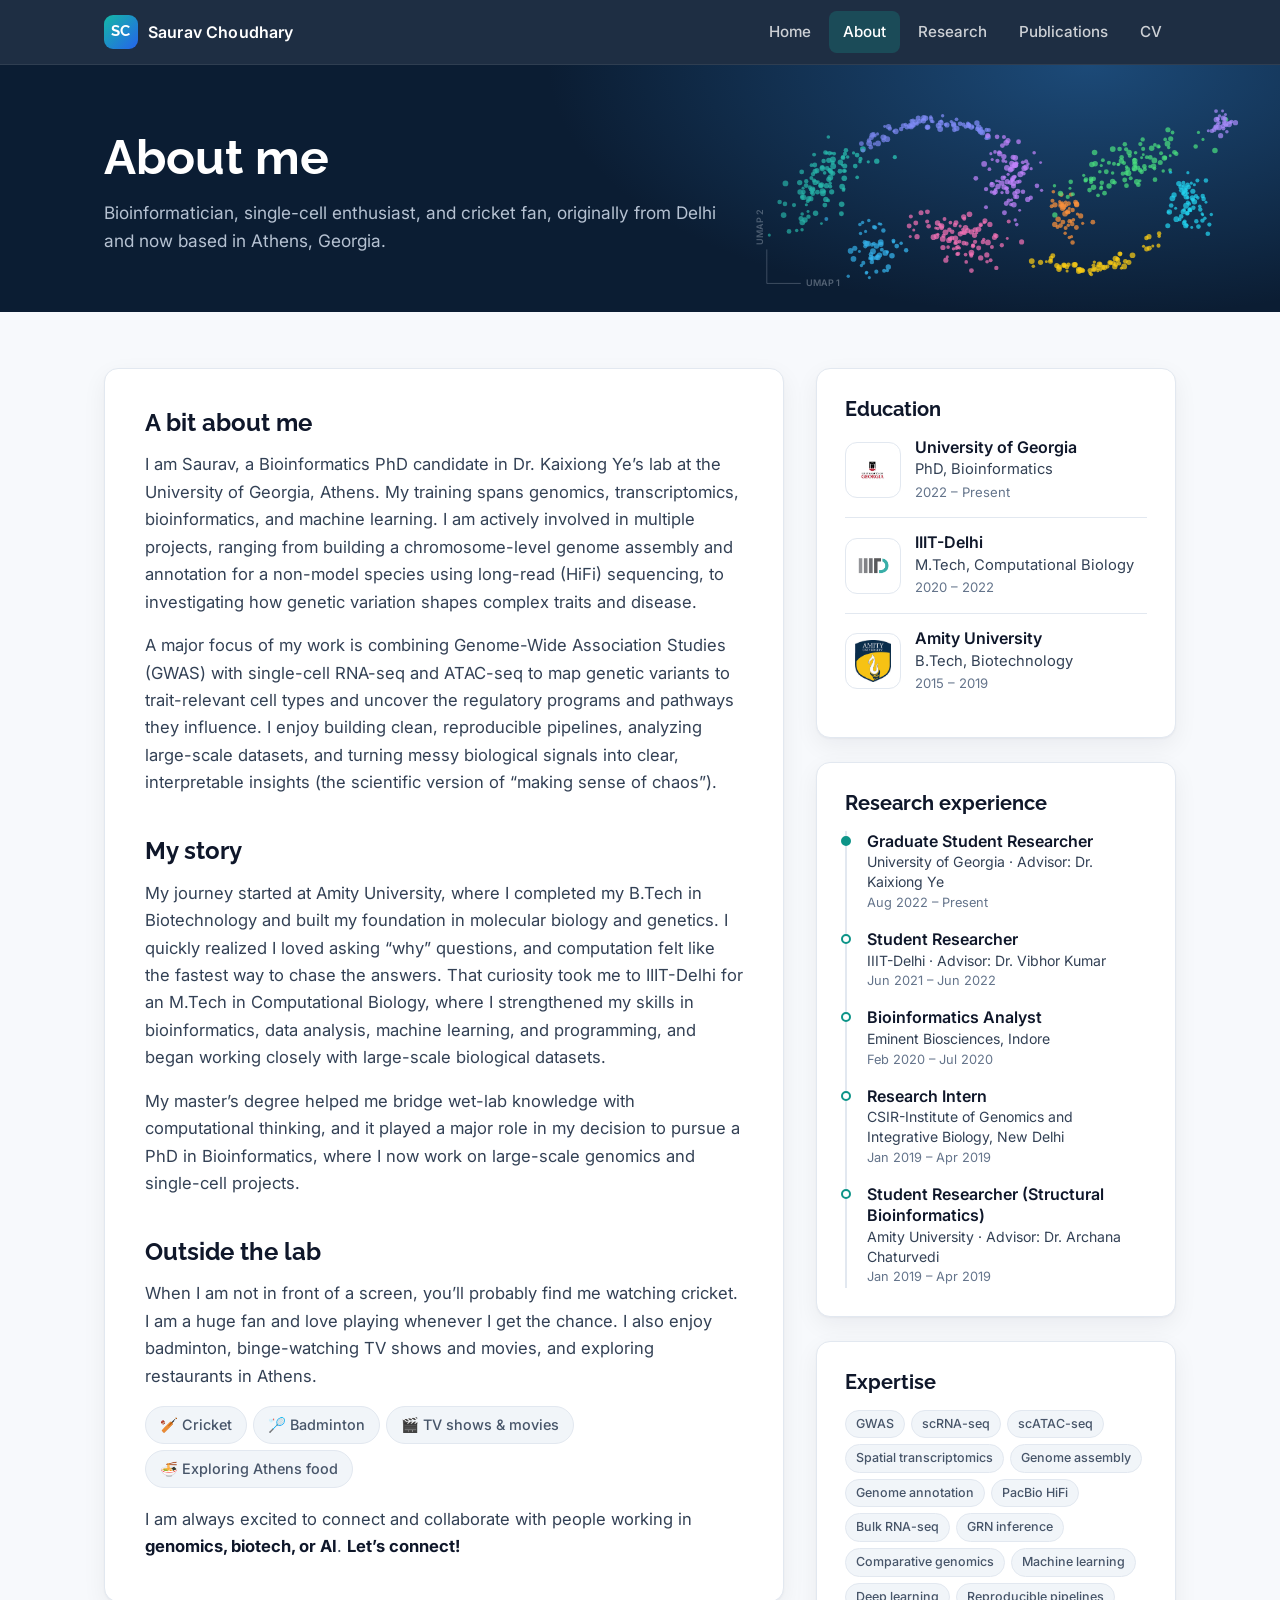
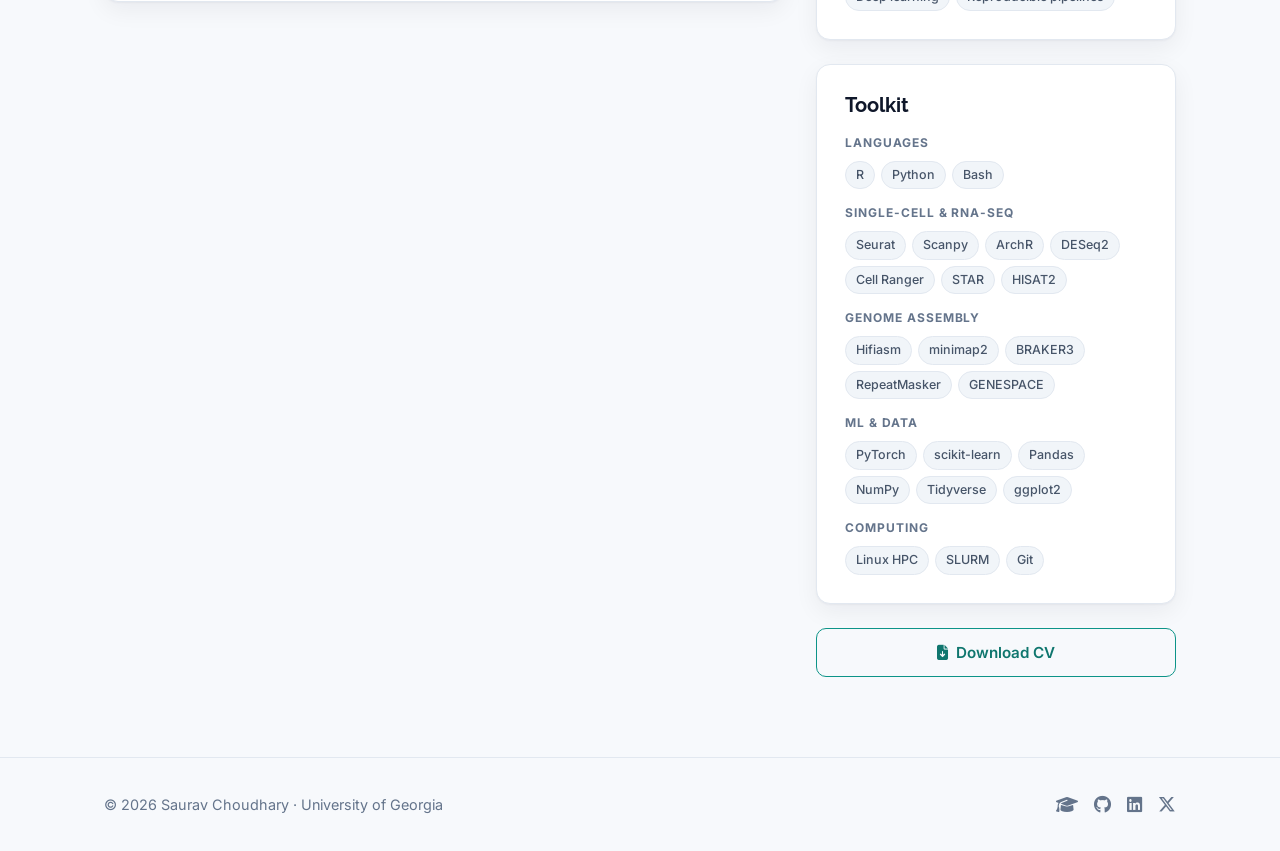
==== commit b67b3bfd: "Add animated DNA helix and UMAP header backgrounds" ====
--- a/about.html
+++ b/about.html
@@ -37,6 +37,7 @@
     </nav>
 
     <header class="page-hero">
+        <canvas class="hero-canvas" data-anim="umap" aria-hidden="true"></canvas>
         <div class="wrap">
             <h1>About me</h1>
             <p>Bioinformatician, single-cell enthusiast, and cricket fan, originally from Delhi and now based in Athens, Georgia.</p>
@@ -241,5 +242,6 @@
     </footer>
 
     <script src="assets/js/site.js"></script>
+    <script src="assets/js/hero-anim.js"></script>
 </body>
 </html>
--- a/assets/css/style.css
+++ b/assets/css/style.css
@@ -242,6 +242,32 @@
     pointer-events: none;
 }
 
+.hero.hero--animated::before,
+.page-hero.hero--animated::before {
+    display: none;
+}
+
+.hero-canvas {
+    position: absolute;
+    inset: 0;
+    pointer-events: none;
+    -webkit-mask-image: linear-gradient(90deg, rgba(0, 0, 0, 0.15) 0%, rgba(0, 0, 0, 0.3) 40%, #000 72%);
+    mask-image: linear-gradient(90deg, rgba(0, 0, 0, 0.15) 0%, rgba(0, 0, 0, 0.3) 40%, #000 72%);
+}
+
+@media (max-width: 860px) {
+    .hero-canvas {
+        -webkit-mask-image: linear-gradient(180deg, #000 0%, rgba(0, 0, 0, 0.2) 45%, rgba(0, 0, 0, 0.2) 100%);
+        mask-image: linear-gradient(180deg, #000 0%, rgba(0, 0, 0, 0.2) 45%, rgba(0, 0, 0, 0.2) 100%);
+    }
+
+    .page-hero .hero-canvas {
+        -webkit-mask-image: none;
+        mask-image: none;
+        opacity: 0.35;
+    }
+}
+
 .hero .wrap {
     position: relative;
     display: grid;
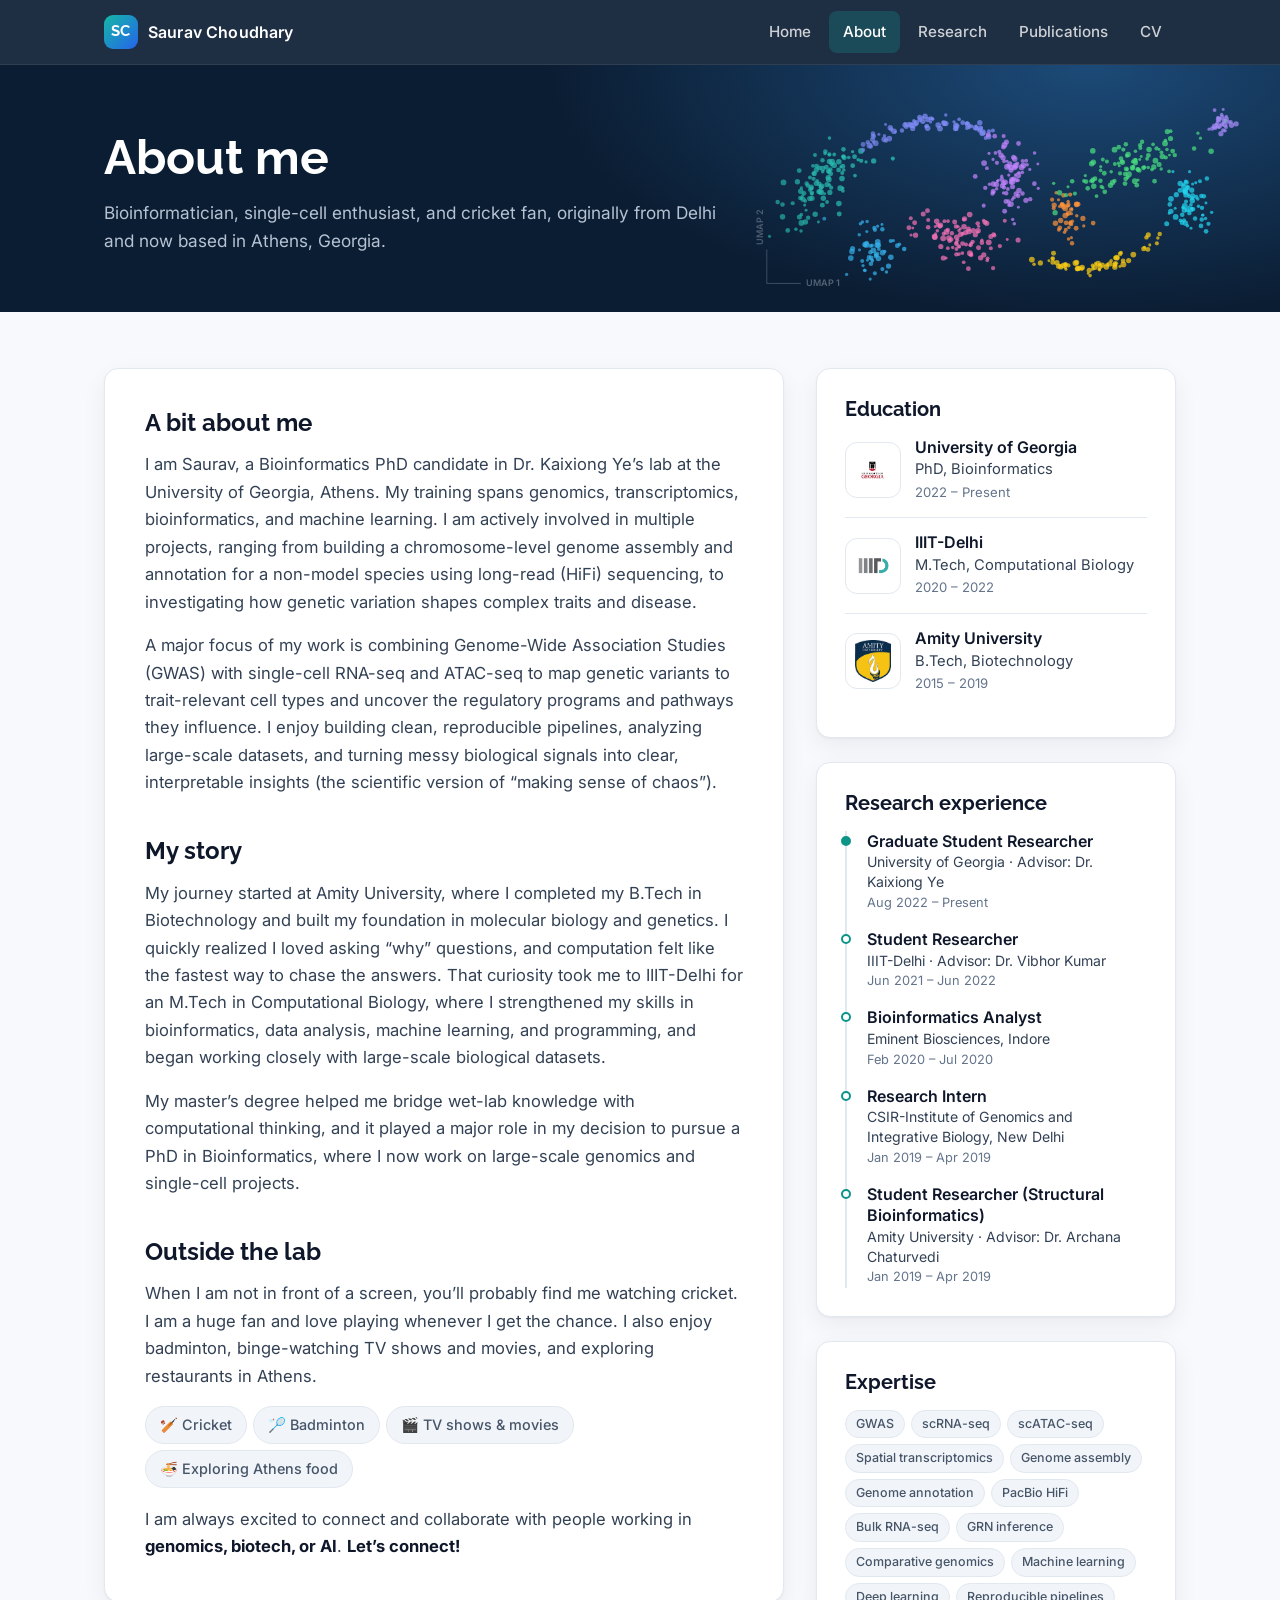
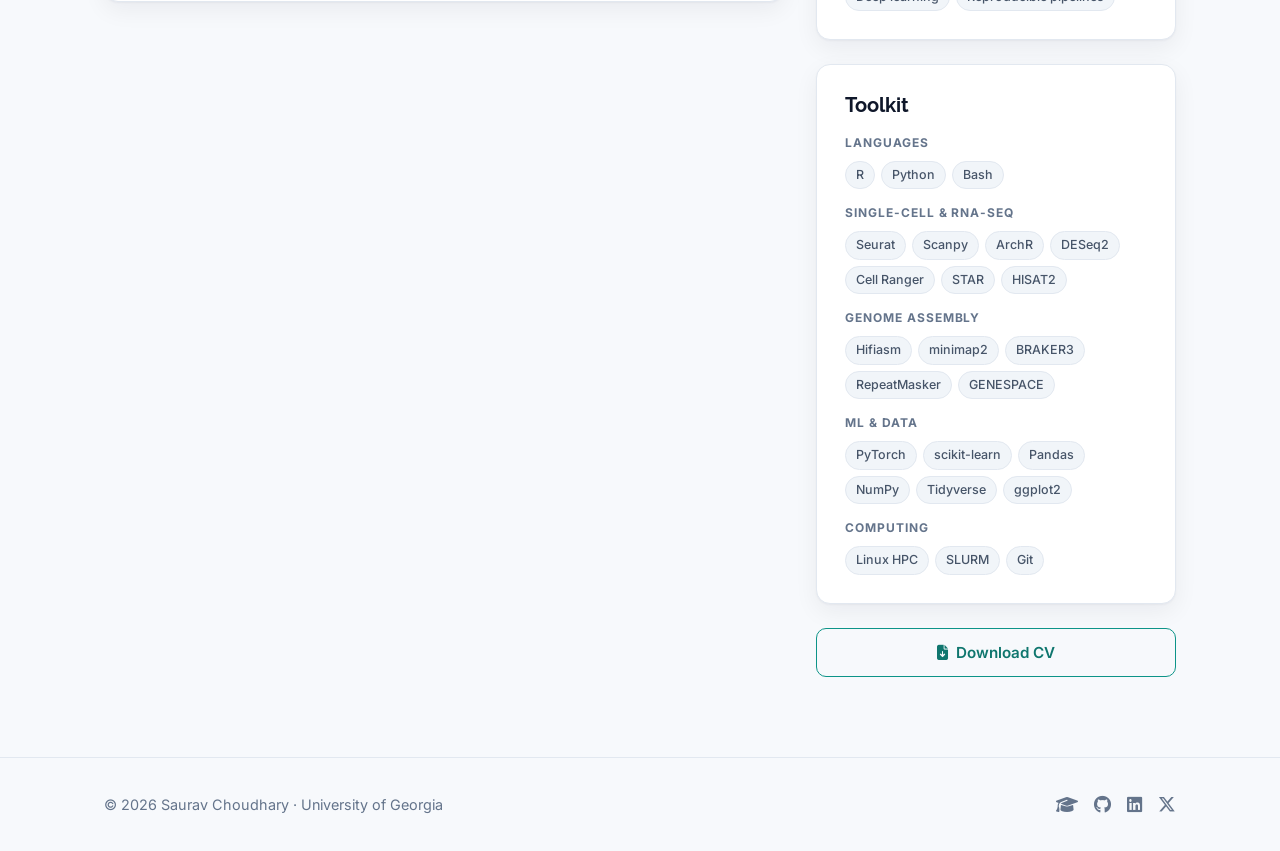
==== commit fcc301fe: "Add Google verification, SEO titles, structured data, sitemap" ====
--- a/about.html
+++ b/about.html
@@ -3,10 +3,13 @@
 <head>
     <meta charset="UTF-8">
     <meta name="viewport" content="width=device-width, initial-scale=1.0">
-    <title>About | Saurav Choudhary</title>
-    <meta name="description" content="About Saurav Choudhary, a Bioinformatics PhD candidate at the University of Georgia: background, education, and interests.">
-    <meta property="og:title" content="About | Saurav Choudhary">
-    <meta property="og:description" content="Bioinformatics PhD candidate at the University of Georgia.">
+    <title>About Saurav Choudhary | Bioinformatics PhD, University of Georgia (UGA)</title>
+    <meta name="description" content="About Saurav Choudhary, a Bioinformatics PhD candidate in Dr. Kaixiong Ye's lab at the University of Georgia (UGA): background, education, research experience, and skills.">
+    <meta property="og:title" content="About Saurav Choudhary | Bioinformatics PhD, University of Georgia (UGA)">
+    <meta property="og:description" content="About Saurav Choudhary, a Bioinformatics PhD candidate in Dr. Kaixiong Ye's lab at the University of Georgia (UGA): background, education, research experience, and skills.">
+    <link rel="canonical" href="https://choudhary-saurav.github.io/about.html">
+    <meta property="og:url" content="https://choudhary-saurav.github.io/about.html">
+    <meta property="og:site_name" content="Saurav Choudhary">
     <meta property="og:image" content="https://choudhary-saurav.github.io/assets/images/profile_640.jpg">
 
     <link rel="preconnect" href="https://fonts.googleapis.com">
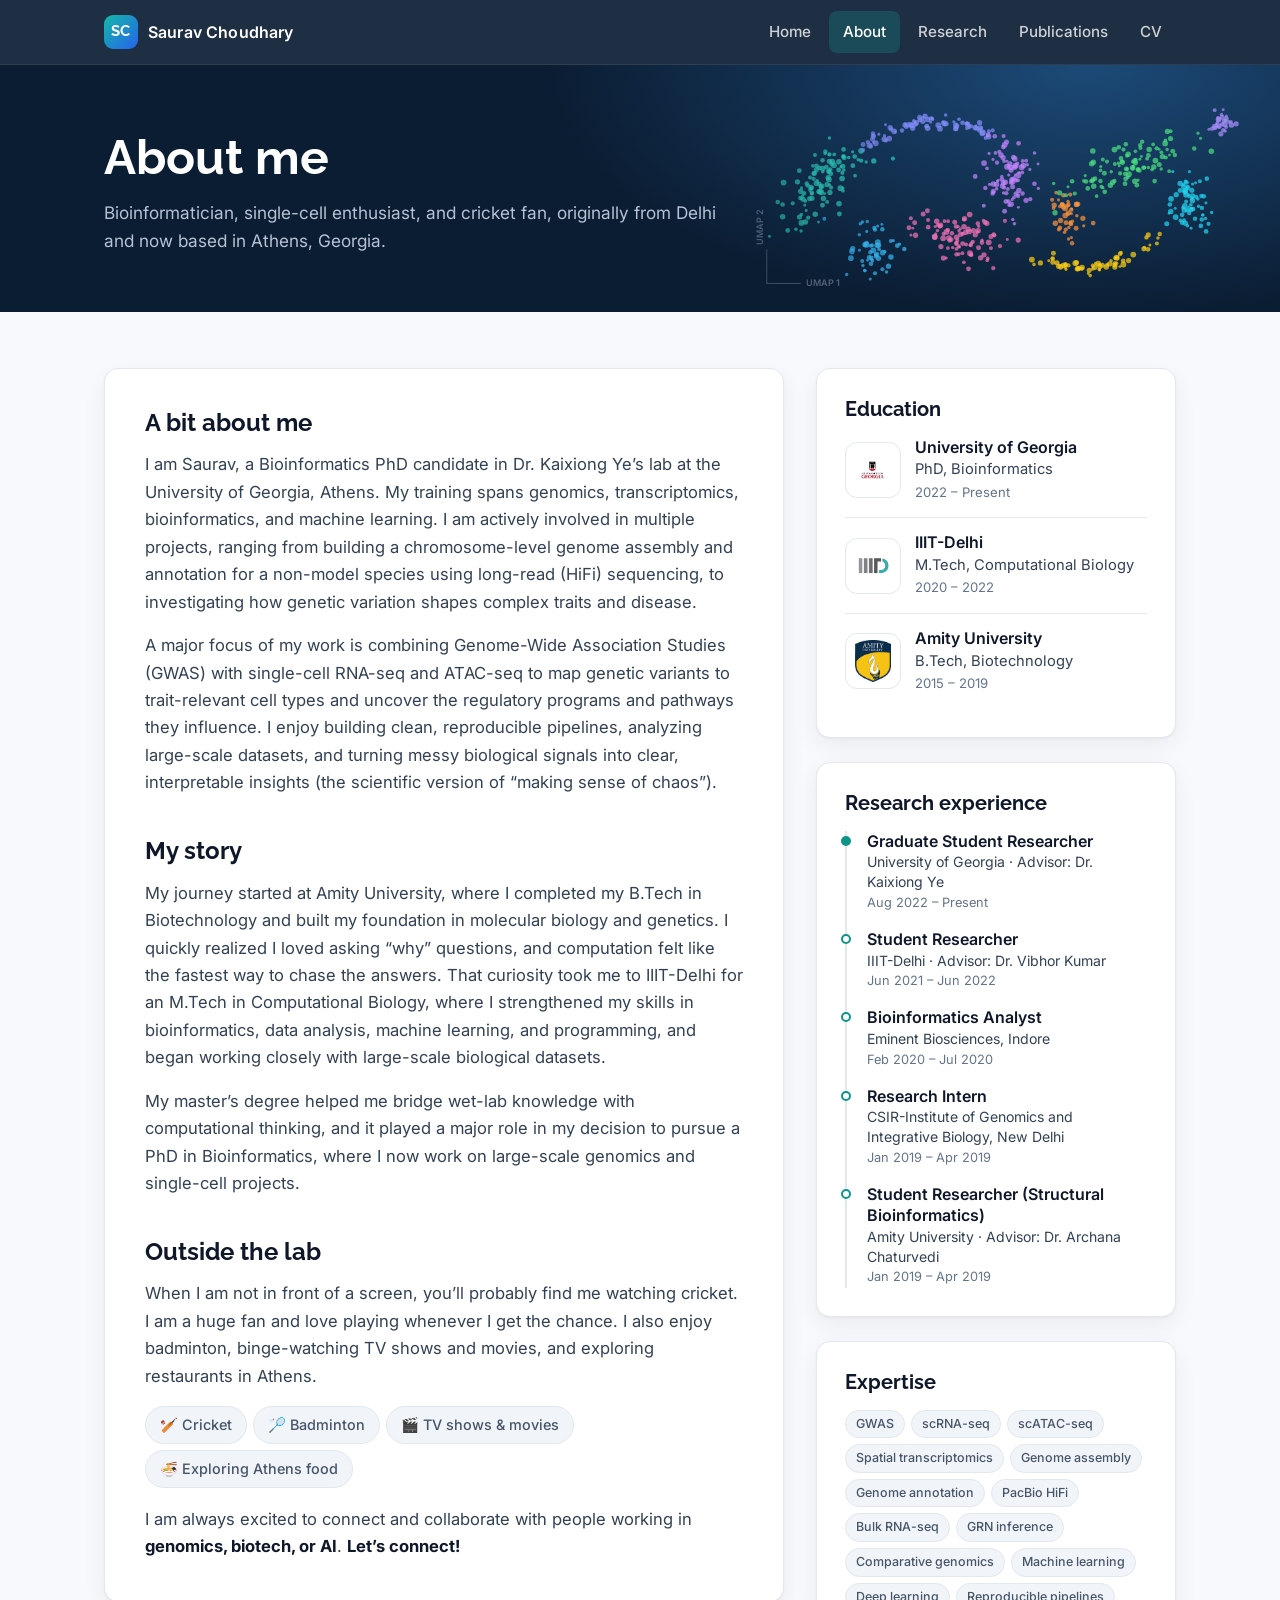
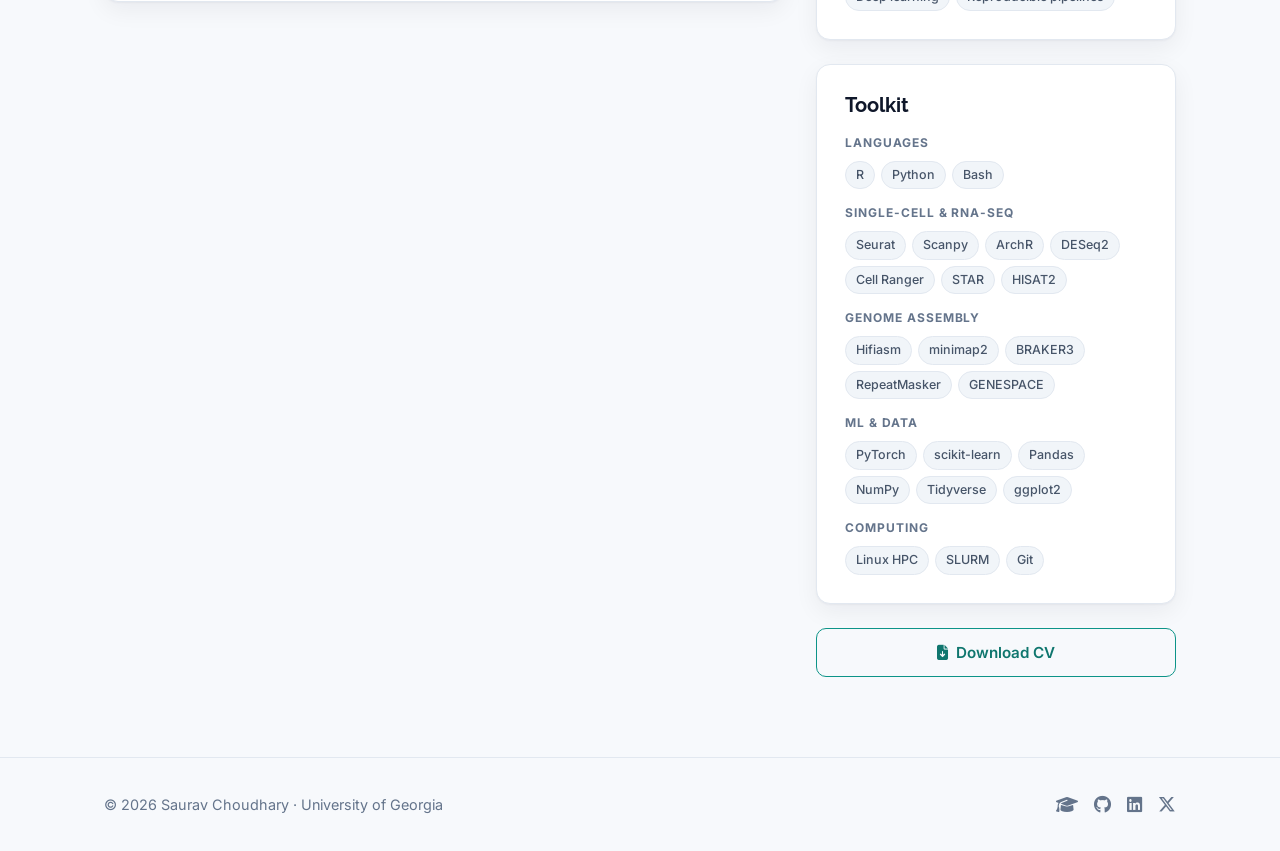
==== commit 198a8239: "Add GoatCounter visitor analytics" ====
--- a/about.html
+++ b/about.html
@@ -244,6 +244,7 @@
         </div>
     </footer>
 
+    <script data-goatcounter="https://choudhary-saurav.goatcounter.com/count" async src="https://gc.zgo.at/count.js"></script>
     <script src="assets/js/site.js"></script>
     <script src="assets/js/hero-anim.js"></script>
 </body>
